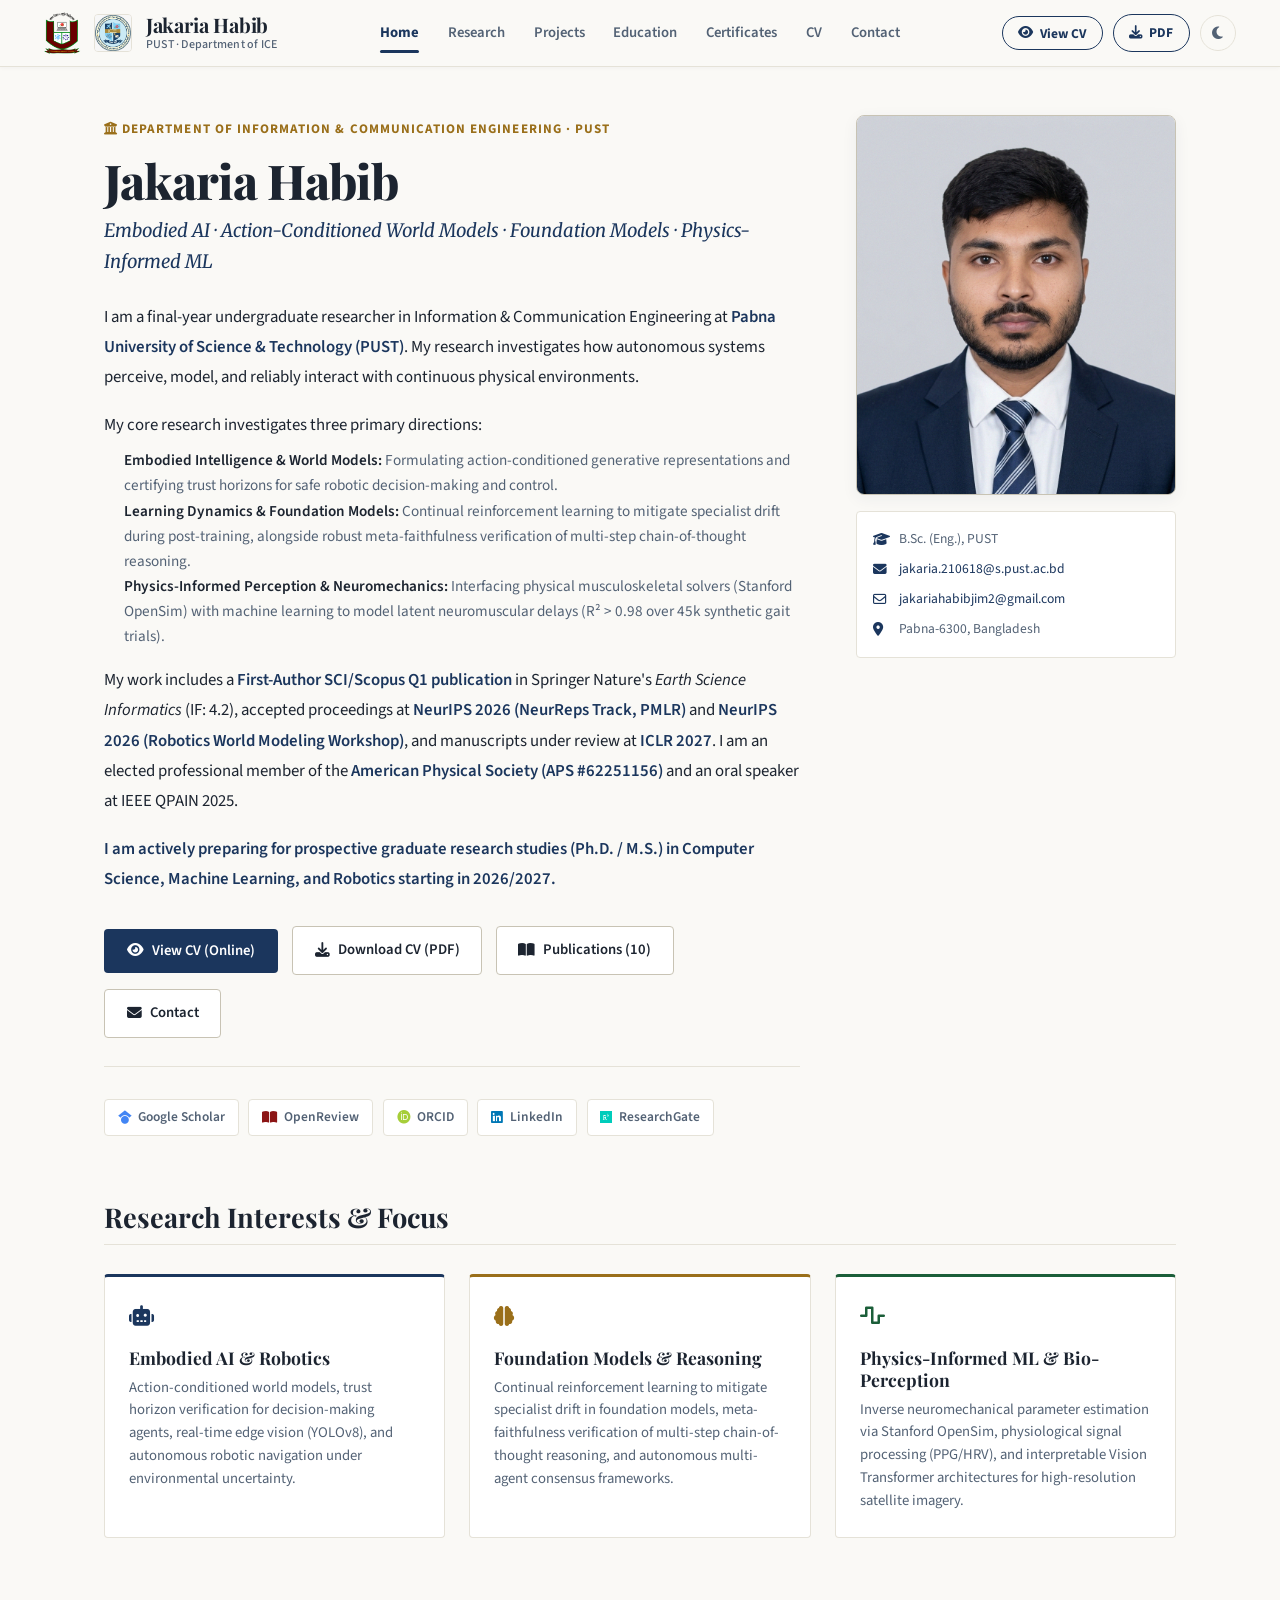
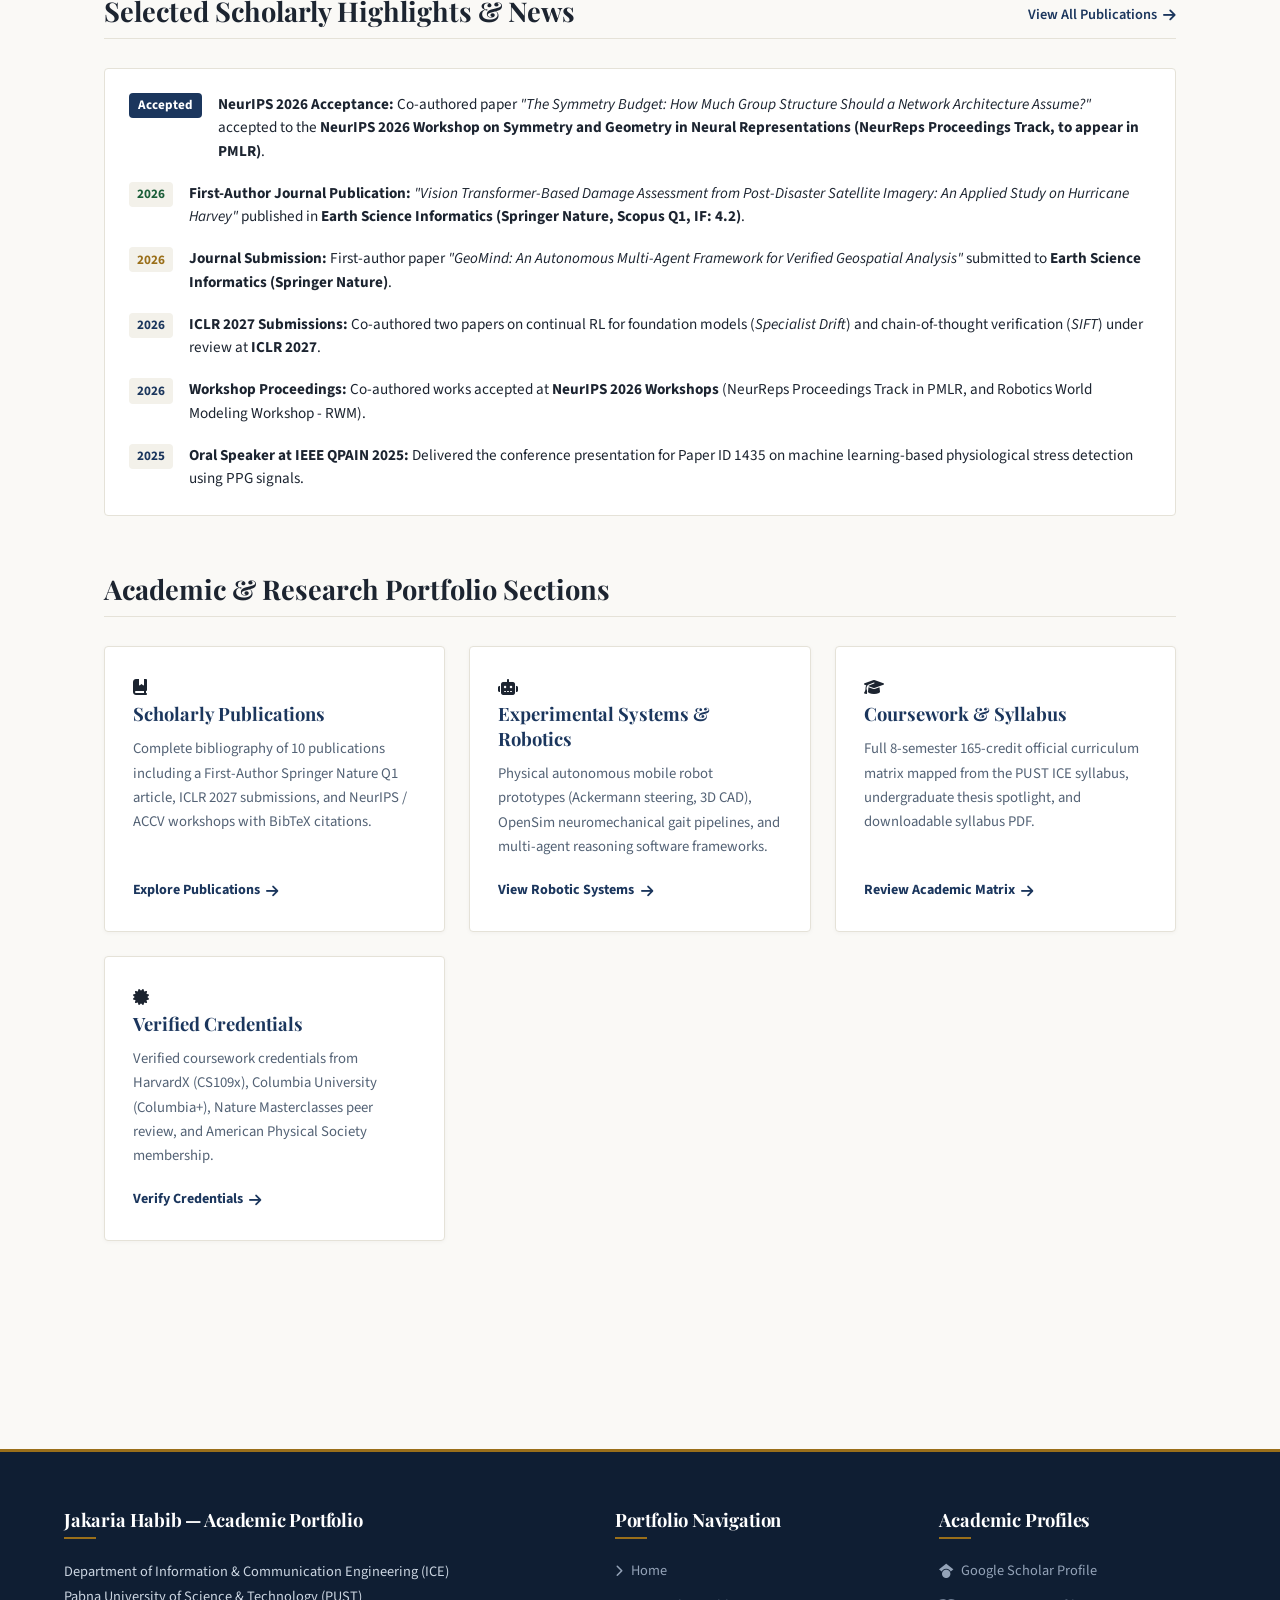
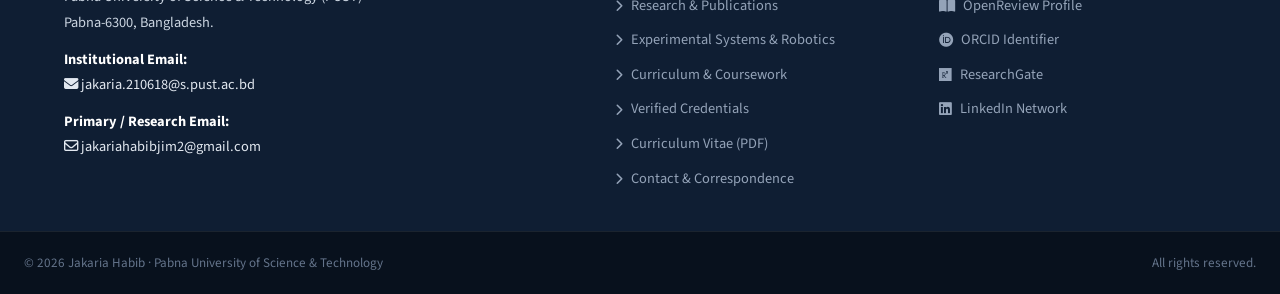
==== index.html @ f3487f8a "Academic Portfolio: updated CV, 10 publications, CGPA 3.08, functional bug fixes and GitHub Pages de" ====
<!DOCTYPE html>
<html lang="en">
<head>
    <meta charset="UTF-8">
    <meta name="viewport" content="width=device-width, initial-scale=1.0">
    <title>Jakaria Habib — Academic &amp; Research Portfolio | PUST</title>
    <meta name="description" content="Jakaria Habib — Undergraduate Researcher in Embodied AI, Action-Conditioned World Models, and Physics-Informed Neuromechanics. Department of Information & Communication Engineering, Pabna University of Science & Technology.">
    <meta name="author" content="Jakaria Habib">

    <!-- Open Graph Metadata -->
    <meta property="og:title" content="Jakaria Habib — Academic &amp; Research Portfolio">
    <meta property="og:description" content="Undergraduate Researcher in Embodied AI, World Models & Physics-Informed Neuromechanics. Pabna University of Science & Technology.">
    <meta property="og:image" content="profile.png">
    <meta property="og:type" content="website">

    <!-- Fonts & Icons -->
    <link rel="preconnect" href="https://fonts.googleapis.com">
    <link rel="preconnect" href="https://fonts.gstatic.com" crossorigin>
    <link href="https://fonts.googleapis.com/css2?family=Playfair+Display:ital,wght@0,500;0,600;0,700;1,400&family=Source+Sans+3:ital,wght@0,400;0,500;0,600;0,700;1,400&family=JetBrains+Mono:wght@400;500&display=swap" rel="stylesheet">
    <link rel="stylesheet" href="https://cdnjs.cloudflare.com/ajax/libs/font-awesome/6.5.1/css/all.min.css">
    <link rel="stylesheet" href="style.css?v=2.2">
    <style>
        /* Firefox & Safari critical fallback resets */
        img { max-width: 100%; height: auto; }
        .brand-pust-logo { height: 42px !important; max-height: 42px !important; width: auto !important; }
        .brand-dept-logo { width: 38px !important; height: 38px !important; max-width: 38px !important; max-height: 38px !important; object-fit: cover !important; border-radius: 4px; }
    </style>
</head>
<body>

    <!-- Academic Navigation Header -->
    <header class="site-header">
        <div class="nav-container">
            <a href="index.html" class="nav-brand">
                <img src="assets/pust_logo.png" alt="PUST Logo" class="brand-pust-logo" width="42" height="42" style="max-height: 42px; width: auto; display: block;" title="Pabna University of Science and Technology">
                <img src="assets/ice_logo.jpg" alt="ICE Dept Logo" class="brand-dept-logo" width="38" height="38" style="max-width: 38px; max-height: 38px; width: 38px; height: 38px; object-fit: cover; display: block;" title="Department of Information &amp; Communication Engineering">
                <div class="brand-text-group">
                    <span class="brand-name">Jakaria Habib</span>
                    <span class="brand-affiliation">PUST · Department of ICE</span>
                </div>
            </a>

            <ul class="nav-links">
                <li class="nav-item"><a href="index.html" class="active">Home</a></li>
                <li class="nav-item"><a href="research.html">Research</a></li>
                <li class="nav-item"><a href="projects.html">Projects</a></li>
                <li class="nav-item"><a href="education.html">Education</a></li>
                <li class="nav-item"><a href="certificates.html">Certificates</a></li>
                <li class="nav-item"><a href="cv.html">CV</a></li>
                <li class="nav-item"><a href="contact.html">Contact</a></li>
            </ul>

            <div class="nav-actions">
                <button class="btn-cv-pill btn-open-cv-modal" title="View CV Online (No Download Required)">
                    <i class="fa-solid fa-eye"></i> <span>View CV</span>
                </button>
                <a href="CV_Jakaria_Habib.pdf" class="btn-cv-pill" target="_blank" download title="Download CV (PDF)">
                    <i class="fa-solid fa-download"></i> <span>PDF</span>
                </a>
                <button id="theme-toggle" class="theme-toggle-btn" aria-label="Toggle Reading Theme" title="Toggle Academic Theme">
                    <i class="fa-solid fa-moon"></i>
                </button>
                <button id="mobile-menu-btn" class="mobile-nav-toggle" aria-label="Open Navigation Menu">
                    <i class="fa-solid fa-bars"></i>
                </button>
            </div>
        </div>
    </header>

    <main class="main-content">

        <!-- ═══════════════ ACADEMIC HERO ═══════════════ -->
        <section class="academic-hero">
            <div class="hero-intro-text">
                <div class="hero-kicker">
                    <i class="fa-solid fa-building-columns"></i>
                    <span>Department of Information &amp; Communication Engineering · PUST</span>
                </div>

                <h1 class="hero-title">Jakaria Habib</h1>
                <div class="hero-subtitle">
                    Embodied AI · Action-Conditioned World Models · Foundation Models · Physics-Informed ML
                </div>

                <div class="hero-bio">
                    <p>
                        I am a final-year undergraduate researcher in Information &amp; Communication Engineering at <strong>Pabna University of Science &amp; Technology (PUST)</strong>. My research investigates how autonomous systems perceive, model, and reliably interact with continuous physical environments.
                    </p>
                    <p>
                        My core research investigates three primary directions:
                    </p>
                    <ul style="margin: 0.5rem 0 1rem 1.25rem; padding: 0; line-height: 1.65; color: var(--text-muted); font-size: 0.95rem;">
                        <li><strong style="color: var(--text-main);">Embodied Intelligence &amp; World Models:</strong> Formulating action-conditioned generative representations and certifying trust horizons for safe robotic decision-making and control.</li>
                        <li><strong style="color: var(--text-main);">Learning Dynamics &amp; Foundation Models:</strong> Continual reinforcement learning to mitigate specialist drift during post-training, alongside robust meta-faithfulness verification of multi-step chain-of-thought reasoning.</li>
                        <li><strong style="color: var(--text-main);">Physics-Informed Perception &amp; Neuromechanics:</strong> Interfacing physical musculoskeletal solvers (Stanford OpenSim) with machine learning to model latent neuromuscular delays (R² &gt; 0.98 over 45k synthetic gait trials).</li>
                    </ul>
                    <p>
                        My work includes a <strong>First-Author SCI/Scopus Q1 publication</strong> in Springer Nature's <em>Earth Science Informatics</em> (IF: 4.2), accepted proceedings at <strong>NeurIPS 2026 (NeurReps Track, PMLR)</strong> and <strong>NeurIPS 2026 (Robotics World Modeling Workshop)</strong>, and manuscripts under review at <strong>ICLR 2027</strong>. I am an elected professional member of the <strong>American Physical Society (APS #62251156)</strong> and an oral speaker at IEEE QPAIN 2025.
                    </p>
                    <p style="font-weight: 600; color: var(--univ-navy);">
                        I am actively preparing for prospective graduate research studies (Ph.D. / M.S.) in Computer Science, Machine Learning, and Robotics starting in 2026/2027.
                    </p>
                </div>

                <!-- Primary Academic Actions -->
                <div class="hero-actions">
                    <button class="btn-primary-academic btn-open-cv-modal" title="View Full Curriculum Vitae Online without Downloading">
                        <i class="fa-solid fa-eye"></i> View CV (Online)
                    </button>
                    <a href="CV_Jakaria_Habib.pdf" class="btn-secondary-academic" target="_blank" download title="Download CV as PDF Document">
                        <i class="fa-solid fa-download"></i> Download CV (PDF)
                    </a>
                    <a href="research.html" class="btn-secondary-academic">
                        <i class="fa-solid fa-book-open"></i> Publications (10)
                    </a>
                    <a href="contact.html" class="btn-secondary-academic">
                        <i class="fa-solid fa-envelope"></i> Contact
                    </a>
                </div>

                <!-- Scholarly Profile Verification Pills -->
                <div class="academic-profiles">
                    <a href="https://scholar.google.com/citations?user=2GSC8CkAAAAJ" target="_blank" rel="noopener" class="profile-link">
                        <i class="fa-brands fa-google-scholar" style="color: #4285f4;"></i> Google Scholar
                    </a>
                    <a href="https://openreview.net/profile?id=~JAKARIA_HABIB1" target="_blank" rel="noopener" class="profile-link">
                        <i class="fa-solid fa-book-open" style="color: #8c1515;"></i> OpenReview
                    </a>
                    <a href="https://orcid.org/0009-0009-6954-0367" target="_blank" rel="noopener" class="profile-link">
                        <i class="fa-brands fa-orcid" style="color: #a6ce39;"></i> ORCID
                    </a>
                    <a href="https://www.linkedin.com/in/jakaria-habib1/" target="_blank" rel="noopener" class="profile-link">
                        <i class="fa-brands fa-linkedin" style="color: #0077b5;"></i> LinkedIn
                    </a>
                    <a href="https://www.researchgate.net/profile/Jakaria-Habib-2" target="_blank" rel="noopener" class="profile-link">
                        <i class="fa-brands fa-researchgate" style="color: #00ccbb;"></i> ResearchGate
                    </a>
                </div>
            </div>

            <!-- Academic Portrait & Direct Contact Column -->
            <div class="hero-portrait-card">
                <img src="profile.png" alt="Jakaria Habib — Academic Portrait" class="hero-portrait-img">
                <div class="hero-contact-strip">
                    <div class="hero-contact-item">
                        <i class="fa-solid fa-graduation-cap"></i>
                        <span>B.Sc. (Eng.), PUST</span>
                    </div>
                    <div class="hero-contact-item">
                        <i class="fa-solid fa-envelope"></i>
                        <a href="mailto:jakaria.210618@s.pust.ac.bd">jakaria.210618@s.pust.ac.bd</a>
                    </div>
                    <div class="hero-contact-item">
                        <i class="fa-regular fa-envelope"></i>
                        <a href="mailto:jakariahabibjim2@gmail.com">jakariahabibjim2@gmail.com</a>
                    </div>
                    <div class="hero-contact-item">
                        <i class="fa-solid fa-location-dot"></i>
                        <span>Pabna-6300, Bangladesh</span>
                    </div>
                </div>
            </div>
        </section>

        <!-- ═══════════════ RESEARCH INTERESTS ═══════════════ -->
        <section style="margin-bottom: 3.5rem;">
            <div class="section-header-row">
                <h2 class="section-title">Research Interests &amp; Focus</h2>
            </div>
            <div style="display: grid; grid-template-columns: repeat(auto-fit, minmax(280px, 1fr)); gap: 1.5rem;">
                <div style="background: var(--bg-card); border: 1px solid var(--border-light); border-radius: var(--radius-sm); padding: 1.5rem; border-top: 3px solid var(--univ-navy);">
                    <div style="font-size: 1.25rem; color: var(--univ-navy); margin-bottom: 0.75rem;"><i class="fa-solid fa-robot"></i></div>
                    <h3 style="font-size: 1.1rem; color: var(--text-main); margin-bottom: 0.5rem; font-family: var(--font-serif);">Embodied AI &amp; Robotics</h3>
                    <p style="font-size: 0.92rem; color: var(--text-muted); line-height: 1.55; margin: 0;">
                        Action-conditioned world models, trust horizon verification for decision-making agents, real-time edge vision (YOLOv8), and autonomous robotic navigation under environmental uncertainty.
                    </p>
                </div>
                <div style="background: var(--bg-card); border: 1px solid var(--border-light); border-radius: var(--radius-sm); padding: 1.5rem; border-top: 3px solid var(--univ-gold);">
                    <div style="font-size: 1.25rem; color: var(--univ-gold); margin-bottom: 0.75rem;"><i class="fa-solid fa-brain"></i></div>
                    <h3 style="font-size: 1.1rem; color: var(--text-main); margin-bottom: 0.5rem; font-family: var(--font-serif);">Foundation Models &amp; Reasoning</h3>
                    <p style="font-size: 0.92rem; color: var(--text-muted); line-height: 1.55; margin: 0;">
                        Continual reinforcement learning to mitigate specialist drift in foundation models, meta-faithfulness verification of multi-step chain-of-thought reasoning, and autonomous multi-agent consensus frameworks.
                    </p>
                </div>
                <div style="background: var(--bg-card); border: 1px solid var(--border-light); border-radius: var(--radius-sm); padding: 1.5rem; border-top: 3px solid var(--univ-green);">
                    <div style="font-size: 1.25rem; color: var(--univ-green); margin-bottom: 0.75rem;"><i class="fa-solid fa-wave-square"></i></div>
                    <h3 style="font-size: 1.1rem; color: var(--text-main); margin-bottom: 0.5rem; font-family: var(--font-serif);">Physics-Informed ML &amp; Bio-Perception</h3>
                    <p style="font-size: 0.92rem; color: var(--text-muted); line-height: 1.55; margin: 0;">
                        Inverse neuromechanical parameter estimation via Stanford OpenSim, physiological signal processing (PPG/HRV), and interpretable Vision Transformer architectures for high-resolution satellite imagery.
                    </p>
                </div>
            </div>
        </section>

        <!-- ═══════════════ SELECTED NEWS & HIGHLIGHTS ═══════════════ -->
        <section style="margin-bottom: 3.5rem;">
            <div class="section-header-row">
                <h2 class="section-title">Selected Scholarly Highlights &amp; News</h2>
                <a href="research.html" class="section-link">View All Publications <i class="fa-solid fa-arrow-right"></i></a>
            </div>

            <div style="background: var(--bg-card); border: 1px solid var(--border-light); border-radius: var(--radius-sm); padding: 1.5rem;">
                <ul style="list-style: none; padding: 0; margin: 0; display: flex; flex-direction: column; gap: 1.15rem;">
                    <li style="display: flex; align-items: flex-start; gap: 1rem; font-size: 0.95rem; line-height: 1.55;">
                        <span style="font-weight: 700; color: #ffffff; background: var(--univ-navy); padding: 0.15rem 0.55rem; border-radius: var(--radius-sm); font-size: 0.82rem; white-space: nowrap;">Accepted</span>
                        <div>
                            <strong>NeurIPS 2026 Acceptance:</strong> Co-authored paper <em>"The Symmetry Budget: How Much Group Structure Should a Network Architecture Assume?"</em> accepted to the <strong>NeurIPS 2026 Workshop on Symmetry and Geometry in Neural Representations (NeurReps Proceedings Track, to appear in PMLR)</strong>.
                        </div>
                    </li>
                    <li style="display: flex; align-items: flex-start; gap: 1rem; font-size: 0.95rem; line-height: 1.55;">
                        <span style="font-weight: 700; color: var(--univ-green); background: var(--bg-subtle); padding: 0.15rem 0.5rem; border-radius: var(--radius-sm); font-size: 0.82rem; white-space: nowrap;">2026</span>
                        <div>
                            <strong>First-Author Journal Publication:</strong> <em>"Vision Transformer-Based Damage Assessment from Post-Disaster Satellite Imagery: An Applied Study on Hurricane Harvey"</em> published in <strong>Earth Science Informatics (Springer Nature, Scopus Q1, IF: 4.2)</strong>.
                        </div>
                    </li>
                    <li style="display: flex; align-items: flex-start; gap: 1rem; font-size: 0.95rem; line-height: 1.55;">
                        <span style="font-weight: 700; color: var(--univ-gold); background: var(--bg-subtle); padding: 0.15rem 0.5rem; border-radius: var(--radius-sm); font-size: 0.82rem; white-space: nowrap;">2026</span>
                        <div>
                            <strong>Journal Submission:</strong> First-author paper <em>"GeoMind: An Autonomous Multi-Agent Framework for Verified Geospatial Analysis"</em> submitted to <strong>Earth Science Informatics (Springer Nature)</strong>.
                        </div>
                    </li>
                    <li style="display: flex; align-items: flex-start; gap: 1rem; font-size: 0.95rem; line-height: 1.55;">
                        <span style="font-weight: 700; color: var(--univ-navy); background: var(--bg-subtle); padding: 0.15rem 0.5rem; border-radius: var(--radius-sm); font-size: 0.82rem; white-space: nowrap;">2026</span>
                        <div>
                            <strong>ICLR 2027 Submissions:</strong> Co-authored two papers on continual RL for foundation models (<em>Specialist Drift</em>) and chain-of-thought verification (<em>SIFT</em>) under review at <strong>ICLR 2027</strong>.
                        </div>
                    </li>
                    <li style="display: flex; align-items: flex-start; gap: 1rem; font-size: 0.95rem; line-height: 1.55;">
                        <span style="font-weight: 700; color: var(--univ-navy); background: var(--bg-subtle); padding: 0.15rem 0.5rem; border-radius: var(--radius-sm); font-size: 0.82rem; white-space: nowrap;">2026</span>
                        <div>
                            <strong>Workshop Proceedings:</strong> Co-authored works accepted at <strong>NeurIPS 2026 Workshops</strong> (NeurReps Proceedings Track in PMLR, and Robotics World Modeling Workshop - RWM).
                        </div>
                    </li>
                    <li style="display: flex; align-items: flex-start; gap: 1rem; font-size: 0.95rem; line-height: 1.55;">
                        <span style="font-weight: 700; color: var(--univ-navy); background: var(--bg-subtle); padding: 0.15rem 0.5rem; border-radius: var(--radius-sm); font-size: 0.82rem; white-space: nowrap;">2025</span>
                        <div>
                            <strong>Oral Speaker at IEEE QPAIN 2025:</strong> Delivered the conference presentation for Paper ID 1435 on machine learning-based physiological stress detection using PPG signals.
                        </div>
                    </li>
                </ul>
            </div>
        </section>

        <!-- ═══════════════ RESEARCH GATEWAYS ═══════════════ -->
        <section>
            <div class="section-header-row">
                <h2 class="section-title">Academic &amp; Research Portfolio Sections</h2>
            </div>

            <div class="pillars-grid">
                <!-- Gateway 1: Research -->
                <div class="pillar-card">
                    <div class="pillar-icon"><i class="fa-solid fa-book-bookmark"></i></div>
                    <h3 class="pillar-title">Scholarly Publications</h3>
                    <p class="pillar-desc">
                        Complete bibliography of 10 publications including a First-Author Springer Nature Q1 article, ICLR 2027 submissions, and NeurIPS / ACCV workshops with BibTeX citations.
                    </p>
                    <a href="research.html" class="pillar-link">
                        Explore Publications <i class="fa-solid fa-arrow-right"></i>
                    </a>
                </div>

                <!-- Gateway 2: Projects -->
                <div class="pillar-card">
                    <div class="pillar-icon"><i class="fa-solid fa-robot"></i></div>
                    <h3 class="pillar-title">Experimental Systems &amp; Robotics</h3>
                    <p class="pillar-desc">
                        Physical autonomous mobile robot prototypes (Ackermann steering, 3D CAD), OpenSim neuromechanical gait pipelines, and multi-agent reasoning software frameworks.
                    </p>
                    <a href="projects.html" class="pillar-link">
                        View Robotic Systems <i class="fa-solid fa-arrow-right"></i>
                    </a>
                </div>

                <!-- Gateway 3: Education & Syllabus -->
                <div class="pillar-card">
                    <div class="pillar-icon"><i class="fa-solid fa-graduation-cap"></i></div>
                    <h3 class="pillar-title">Coursework &amp; Syllabus</h3>
                    <p class="pillar-desc">
                        Full 8-semester 165-credit official curriculum matrix mapped from the PUST ICE syllabus, undergraduate thesis spotlight, and downloadable syllabus PDF.
                    </p>
                    <a href="education.html" class="pillar-link">
                        Review Academic Matrix <i class="fa-solid fa-arrow-right"></i>
                    </a>
                </div>

                <!-- Gateway 4: Certificates -->
                <div class="pillar-card">
                    <div class="pillar-icon"><i class="fa-solid fa-certificate"></i></div>
                    <h3 class="pillar-title">Verified Credentials</h3>
                    <p class="pillar-desc">
                        Verified coursework credentials from HarvardX (CS109x), Columbia University (Columbia+), Nature Masterclasses peer review, and American Physical Society membership.
                    </p>
                    <a href="certificates.html" class="pillar-link">
                        Verify Credentials <i class="fa-solid fa-arrow-right"></i>
                    </a>
                </div>
            </div>
        </section>

    </main>

    <!-- University Institutional Footer -->
    <footer class="univ-footer">
        <div class="univ-footer-container">
            <div class="footer-col">
                <h4>Jakaria Habib — Academic Portfolio</h4>
                <p>
                    Department of Information &amp; Communication Engineering (ICE)<br>
                    Pabna University of Science &amp; Technology (PUST)<br>
                    Pabna-6300, Bangladesh.
                </p>
                <p>
                    <strong style="color: #ffffff;">Institutional Email:</strong><br>
                    <a href="mailto:jakaria.210618@s.pust.ac.bd" class="footer-contact-link"><i class="fa-solid fa-envelope"></i> jakaria.210618@s.pust.ac.bd</a>
                </p>
                <p>
                    <strong style="color: #ffffff;">Primary / Research Email:</strong><br>
                    <a href="mailto:jakariahabibjim2@gmail.com" class="footer-contact-link"><i class="fa-regular fa-envelope"></i> jakariahabibjim2@gmail.com</a>
                </p>
            </div>
            <div class="footer-col">
                <h4>Portfolio Navigation</h4>
                <div class="footer-nav-list">
                    <a href="index.html"><i class="fa-solid fa-chevron-right" style="font-size: 0.75rem;"></i> Home</a>
                    <a href="research.html"><i class="fa-solid fa-chevron-right" style="font-size: 0.75rem;"></i> Research &amp; Publications</a>
                    <a href="projects.html"><i class="fa-solid fa-chevron-right" style="font-size: 0.75rem;"></i> Experimental Systems &amp; Robotics</a>
                    <a href="education.html"><i class="fa-solid fa-chevron-right" style="font-size: 0.75rem;"></i> Curriculum &amp; Coursework</a>
                    <a href="certificates.html"><i class="fa-solid fa-chevron-right" style="font-size: 0.75rem;"></i> Verified Credentials</a>
                    <a href="cv.html"><i class="fa-solid fa-chevron-right" style="font-size: 0.75rem;"></i> Curriculum Vitae (PDF)</a>
                    <a href="contact.html"><i class="fa-solid fa-chevron-right" style="font-size: 0.75rem;"></i> Contact &amp; Correspondence</a>
                </div>
            </div>
            <div class="footer-col">
                <h4>Academic Profiles</h4>
                <div class="footer-nav-list">
                    <a href="https://scholar.google.com/citations?user=2GSC8CkAAAAJ" target="_blank" rel="noopener"><i class="fa-brands fa-google-scholar"></i> Google Scholar Profile</a>
                    <a href="https://openreview.net/profile?id=~JAKARIA_HABIB1" target="_blank" rel="noopener"><i class="fa-solid fa-book-open"></i> OpenReview Profile</a>
                    <a href="https://orcid.org/0009-0009-6954-0367" target="_blank" rel="noopener"><i class="fa-brands fa-orcid"></i> ORCID Identifier</a>
                    <a href="https://www.researchgate.net/profile/Jakaria-Habib-2" target="_blank" rel="noopener"><i class="fa-brands fa-researchgate"></i> ResearchGate</a>
                    <a href="https://www.linkedin.com/in/jakaria-habib1/" target="_blank" rel="noopener"><i class="fa-brands fa-linkedin"></i> LinkedIn Network</a>
                </div>
            </div>
        </div>
        <div class="univ-bottom-bar">
            <span>&copy; 2026 Jakaria Habib · Pabna University of Science &amp; Technology</span>
            <span>All rights reserved.</span>
        </div>
    </footer>

    <!-- Interactive Client Script -->
    <script src="script.js?v=2.2"></script>

    <!-- Interactive Full-Screen CV Modal Viewer (No Download Required) -->
    <div id="cv-modal-overlay" class="cv-modal-overlay" role="dialog" aria-modal="true" aria-label="Curriculum Vitae Viewer">
        <div class="cv-modal-window">
            <div class="cv-modal-topbar">
                <div class="cv-modal-title">
                    <i class="fa-solid fa-file-lines" style="color: var(--univ-gold);"></i>
                    <span>Jakaria Habib — Curriculum Vitae</span>
                </div>
                <div class="cv-modal-actions">
                    <a href="CV_Jakaria_Habib.pdf" target="_blank" class="cv-modal-btn" title="Open in New Tab">
                        <i class="fa-solid fa-arrow-up-right-from-square"></i> Open in New Tab
                    </a>
                    <a href="CV_Jakaria_Habib.pdf" download class="cv-modal-btn" title="Download PDF File">
                        <i class="fa-solid fa-download"></i> Download PDF
                    </a>
                    <button id="cv-modal-close-btn" class="cv-modal-close" aria-label="Close CV Viewer" title="Close (Esc)">
                        <i class="fa-solid fa-xmark"></i>
                    </button>
                </div>
            </div>
            <div class="cv-modal-body">
                <iframe src="CV_Jakaria_Habib.pdf#toolbar=1" title="Jakaria Habib CV Document"></iframe>
            </div>
        </div>
    </div>

</body>
</html>
---- style.css ----
/* ==========================================================================
   Jakaria Habib — Distinguished Academic & Research Portfolio
   Style: Authentic European & US Faculty & PhD Scholar Portfolio
   Inspired by: https://acadpro.netlify.app/ & Ivy League Academic Homepages
   Institutional Affiliation: Department of Information & Communication Engineering,
                              Pabna University of Science & Technology (PUST), Bangladesh
   ========================================================================== */

@import url('https://fonts.googleapis.com/css2?family=Playfair+Display:ital,wght@0,500;0,600;0,700;1,400;1,600&family=Source+Sans+3:ital,wght@0,300;0,400;0,500;0,600;0,700;1,400&family=Merriweather:ital,wght@0,300;0,400;0,700;1,300&family=JetBrains+Mono:wght@400;500;600&display=swap');

/* --------------------------------------------------------------------------
   1. Theme Variables (Default: Pure Academic Editorial)
   -------------------------------------------------------------------------- */
:root {
  --font-serif: 'Playfair Display', Georgia, 'Times New Roman', serif;
  --font-body: 'Source Sans 3', -apple-system, BlinkMacSystemFont, "Segoe UI", Roboto, sans-serif;
  --font-academic: 'Merriweather', Georgia, serif;
  --font-mono: 'JetBrains Mono', monospace;

  /* Classic Academic Palette */
  --bg-page: #faf9f6;
  --bg-card: #ffffff;
  --bg-subtle: #f3f1ea;
  --bg-header: rgba(250, 249, 246, 0.95);

  --text-main: #1c2430;
  --text-muted: #536275;
  --text-light: #7c8ba1;
  --text-inverse: #ffffff;

  --border-light: #e5e2d8;
  --border-strong: #c8c3b4;

  /* Distinguished Oxford Accents */
  --univ-navy: #1b365d;
  --univ-navy-hover: #122540;
  --univ-accent: #23527c;
  --univ-gold: #9a6f1a;
  --univ-gold-hover: #7d5913;
  --univ-crimson: #841825;
  --univ-green: #1b5e39;

  --shadow-subtle: 0 1px 4px rgba(0, 0, 0, 0.04);
  --shadow-card: 0 4px 16px rgba(27, 54, 93, 0.06);
  --shadow-hover: 0 8px 24px rgba(27, 54, 93, 0.1);

  --radius-sm: 4px;
  --radius-md: 8px;
  --radius-pill: 9999px;

  --transition: all 0.2s ease-in-out;
}

/* Optional Night Reading Mode (Quiet Scholar Slate, NOT Neon) */
[data-theme="dark"] {
  --bg-page: #101620;
  --bg-card: #17202e;
  --bg-subtle: #1e2a3c;
  --bg-header: rgba(16, 22, 32, 0.95);

  --text-main: #e6ebf2;
  --text-muted: #95a3b8;
  --text-light: #6a798e;
  --text-inverse: #ffffff;

  --border-light: #253346;
  --border-strong: #33445c;

  --univ-navy: #5b92cb;
  --univ-navy-hover: #7aa7d7;
  --univ-accent: #6fa0d4;
  --univ-gold: #d4a548;
  --univ-gold-hover: #e2ba66;
  --univ-crimson: #c44d62;
  --univ-green: #3ea06f;

  --shadow-subtle: 0 1px 4px rgba(0, 0, 0, 0.25);
  --shadow-card: 0 4px 16px rgba(0, 0, 0, 0.35);
  --shadow-hover: 0 8px 24px rgba(0, 0, 0, 0.45);
}

/* --------------------------------------------------------------------------
   2. Reset & Typography
   -------------------------------------------------------------------------- */
*, *::before, *::after {
  box-sizing: border-box;
  margin: 0;
  padding: 0;
}

html {
  font-size: 16px;
  scroll-behavior: smooth;
}

body {
  font-family: var(--font-body);
  background-color: var(--bg-page);
  color: var(--text-main);
  line-height: 1.68;
  -webkit-font-smoothing: antialiased;
  min-height: 100vh;
}

h1, h2, h3, h4, h5, h6 {
  font-family: var(--font-serif);
  font-weight: 700;
  color: var(--text-main);
  line-height: 1.25;
}

a {
  color: var(--univ-navy);
  text-decoration: none;
  transition: var(--transition);
}

a:hover {
  color: var(--univ-gold);
}

img {
  max-width: 100%;
  height: auto;
  display: block;
}

ul, ol {
  list-style: none;
}

button {
  cursor: pointer;
  border: none;
  background: none;
  font-family: inherit;
  color: inherit;
}

/* --------------------------------------------------------------------------
   3. Clean & Prestigious Navigation Header (Ivy League / Oxford Faculty Style)
   -------------------------------------------------------------------------- */
.site-header {
  position: sticky;
  top: 0;
  z-index: 1000;
  background-color: var(--bg-header);
  backdrop-filter: blur(16px);
  -webkit-backdrop-filter: blur(16px);
  border-bottom: 1px solid var(--border-light);
  box-shadow: 0 1px 4px rgba(0, 20, 50, 0.04);
  transition: var(--transition);
}

.nav-container {
  max-width: 1240px;
  margin: 0 auto;
  padding: 0.75rem 1.5rem;
  display: flex;
  align-items: center;
  justify-content: space-between;
  gap: 1.5rem;
}

/* Brand Identity with Official PUST Emblem */
.nav-brand {
  display: flex;
  align-items: center;
  gap: 0.85rem;
  text-decoration: none;
  white-space: nowrap;
  flex-shrink: 0;
}

.brand-pust-logo {
  height: 42px;
  width: auto;
  display: block;
  object-fit: contain;
}

.brand-text-group {
  display: flex;
  flex-direction: column;
  justify-content: center;
}

.brand-name {
  font-family: var(--font-serif);
  font-size: 1.25rem;
  font-weight: 700;
  color: var(--text-main);
  letter-spacing: -0.01em;
  line-height: 1.2;
  white-space: nowrap !important;
}

.brand-affiliation {
  font-size: 0.75rem;
  font-weight: 500;
  color: var(--text-muted);
  letter-spacing: 0.02em;
  line-height: 1.2;
  margin-top: 1px;
}

/* Nav Links - Clean Pure Academic Text */
.nav-links {
  display: flex;
  align-items: center;
  gap: 0.2rem;
  list-style: none;
  margin: 0;
  padding: 0;
}

.nav-item a {
  display: inline-block;
  padding: 0.45rem 0.8rem;
  font-size: 0.92rem;
  font-weight: 600;
  color: var(--text-muted);
  border-radius: var(--radius-sm);
  transition: var(--transition);
  white-space: nowrap;
  text-decoration: none;
  position: relative;
}

.nav-item a:hover {
  color: var(--univ-navy);
  background-color: var(--bg-subtle);
}

.nav-item a.active {
  color: var(--univ-navy);
  font-weight: 700;
}

.nav-item a.active::after {
  content: '';
  position: absolute;
  bottom: 0px;
  left: 0.8rem;
  right: 0.8rem;
  height: 2.5px;
  background-color: var(--univ-navy);
  border-radius: 2px;
}

/* Header Actions */
.nav-actions {
  display: flex;
  align-items: center;
  gap: 0.65rem;
  flex-shrink: 0;
}

.btn-cv-pill {
  display: inline-flex;
  align-items: center;
  gap: 0.45rem;
  padding: 0.42rem 0.95rem;
  border: 1.5px solid var(--univ-navy);
  color: var(--univ-navy) !important;
  font-size: 0.84rem;
  font-weight: 700;
  border-radius: var(--radius-pill);
  transition: var(--transition);
  white-space: nowrap;
  text-decoration: none;
}

.btn-cv-pill:hover {
  background-color: var(--univ-navy);
  color: #ffffff !important;
}

.theme-toggle-btn {
  width: 36px;
  height: 36px;
  border-radius: var(--radius-pill);
  border: 1px solid var(--border-light);
  color: var(--text-muted);
  display: grid;
  place-items: center;
  font-size: 0.9rem;
  transition: var(--transition);
  background: transparent;
  cursor: pointer;
}

.theme-toggle-btn:hover {
  color: var(--univ-navy);
  border-color: var(--univ-navy);
  background-color: var(--bg-subtle);
}

.mobile-nav-toggle {
  display: none;
  font-size: 1.25rem;
  color: var(--text-main);
  background: transparent;
  border: none;
  padding: 0.25rem;
  cursor: pointer;
}

/* --------------------------------------------------------------------------
   4. Academic Main Container
   -------------------------------------------------------------------------- */
.main-content {
  max-width: 1120px;
  margin: 0 auto;
  padding: 3rem 1.5rem 5rem;
}

/* Page Header Block */
.page-title-block {
  margin-bottom: 2.75rem;
  padding-bottom: 1.5rem;
  border-bottom: 1px solid var(--border-light);
}

.page-kicker {
  font-size: 0.82rem;
  font-weight: 700;
  text-transform: uppercase;
  letter-spacing: 0.06em;
  color: var(--univ-gold);
  margin-bottom: 0.4rem;
}

.page-title {
  font-size: 2.3rem;
  color: var(--text-main);
  margin-bottom: 0.6rem;
}

.page-subtitle {
  font-size: 1.05rem;
  color: var(--text-muted);
  max-width: 78ch;
  line-height: 1.7;
}

/* --------------------------------------------------------------------------
   5. Home Hero Section (Introduction ONLY)
   -------------------------------------------------------------------------- */
.academic-hero {
  display: grid;
  grid-template-columns: 1fr 320px;
  gap: 3.5rem;
  align-items: start;
  margin-bottom: 4rem;
}

.hero-portrait-card {
  position: relative;
}

.hero-portrait-img {
  width: 100%;
  height: 380px;
  object-fit: cover;
  object-position: top center;
  border-radius: var(--radius-md);
  border: 1px solid var(--border-strong);
  box-shadow: var(--shadow-card);
}

.hero-contact-strip {
  margin-top: 1rem;
  padding: 1rem;
  background: var(--bg-card);
  border: 1px solid var(--border-light);
  border-radius: var(--radius-sm);
  font-size: 0.85rem;
}

.hero-contact-item {
  display: flex;
  align-items: center;
  gap: 0.6rem;
  color: var(--text-muted);
  margin-bottom: 0.45rem;
  word-break: break-all;
}

.hero-contact-item:last-child {
  margin-bottom: 0;
}

.hero-contact-item i {
  color: var(--univ-navy);
  width: 16px;
  flex-shrink: 0;
}

.hero-kicker {
  display: inline-block;
  font-size: 0.82rem;
  font-weight: 700;
  text-transform: uppercase;
  letter-spacing: 0.08em;
  color: var(--univ-gold);
  margin-bottom: 0.65rem;
}

.hero-title {
  font-size: clamp(2.2rem, 3.8vw, 3rem);
  font-weight: 800;
  color: var(--text-main);
  margin-bottom: 0.35rem;
  letter-spacing: -0.02em;
}

.hero-subtitle {
  font-family: var(--font-academic);
  font-size: 1.15rem;
  font-style: italic;
  color: var(--univ-navy);
  margin-bottom: 1.5rem;
}

.hero-bio {
  font-size: 1.05rem;
  line-height: 1.8;
  color: var(--text-main);
  margin-bottom: 2rem;
}

.hero-bio p + p {
  margin-top: 1.1rem;
}

.hero-bio strong {
  color: var(--univ-navy);
  font-weight: 600;
}

/* Scholarly Action Buttons */
.hero-actions {
  display: flex;
  align-items: center;
  gap: 0.85rem;
  flex-wrap: wrap;
  margin-bottom: 2rem;
  padding-bottom: 1.75rem;
  border-bottom: 1px solid var(--border-light);
}

.btn-primary-academic {
  display: inline-flex;
  align-items: center;
  gap: 0.5rem;
  padding: 0.72rem 1.45rem;
  background-color: var(--univ-navy);
  color: #ffffff !important;
  font-weight: 600;
  font-size: 0.92rem;
  border-radius: var(--radius-sm);
  transition: var(--transition);
}

.btn-primary-academic:hover {
  background-color: var(--univ-navy-hover);
  transform: translateY(-1px);
}

.btn-secondary-academic {
  display: inline-flex;
  align-items: center;
  gap: 0.5rem;
  padding: 0.7rem 1.35rem;
  background-color: var(--bg-card);
  border: 1px solid var(--border-strong);
  color: var(--text-main) !important;
  font-weight: 600;
  font-size: 0.92rem;
  border-radius: var(--radius-sm);
  transition: var(--transition);
}

.btn-secondary-academic:hover {
  border-color: var(--univ-navy);
  color: var(--univ-navy) !important;
}

/* Profiles Row */
.academic-profiles {
  display: flex;
  align-items: center;
  gap: 0.6rem;
  flex-wrap: wrap;
}

.profile-link {
  display: inline-flex;
  align-items: center;
  gap: 0.45rem;
  padding: 0.38rem 0.8rem;
  background: var(--bg-card);
  border: 1px solid var(--border-light);
  border-radius: var(--radius-sm);
  font-size: 0.84rem;
  font-weight: 600;
  color: var(--text-muted);
  transition: var(--transition);
}

.profile-link:hover {
  border-color: var(--univ-navy);
  color: var(--univ-navy);
}

@media (max-width: 900px) {
  .academic-hero {
    grid-template-columns: 1fr;
    gap: 2.5rem;
  }
  .hero-portrait-card {
    max-width: 320px;
    margin: 0 auto;
  }
}

/* --------------------------------------------------------------------------
   6. Prospective Advisor & Scholarship Notice (Clean Academic Box)
   -------------------------------------------------------------------------- */
.advisor-notice-card {
  background: var(--bg-card);
  border: 1px solid var(--border-light);
  border-left: 4px solid var(--univ-navy);
  border-radius: var(--radius-sm);
  padding: 2rem 2.2rem;
  margin-bottom: 3.5rem;
  box-shadow: var(--shadow-subtle);
}

.advisor-notice-card h3 {
  font-size: 1.35rem;
  color: var(--univ-navy);
  margin-bottom: 0.6rem;
  display: flex;
  align-items: center;
  gap: 0.55rem;
}

.advisor-notice-card p {
  color: var(--text-muted);
  font-size: 0.98rem;
  line-height: 1.7;
  margin-bottom: 1.25rem;
  max-width: 82ch;
}

.scholarship-tags {
  display: flex;
  gap: 0.5rem;
  flex-wrap: wrap;
  margin-bottom: 1.5rem;
}

.scholarship-pill {
  padding: 0.28rem 0.7rem;
  background: var(--bg-subtle);
  border: 1px solid var(--border-light);
  border-radius: var(--radius-sm);
  font-size: 0.8rem;
  font-weight: 600;
  color: var(--text-main);
}

/* --------------------------------------------------------------------------
   7. Research Pillar Exploration Cards
   -------------------------------------------------------------------------- */
.section-header-row {
  display: flex;
  justify-content: space-between;
  align-items: flex-end;
  margin-bottom: 1.8rem;
  padding-bottom: 0.65rem;
  border-bottom: 1px solid var(--border-light);
}

.section-title {
  font-size: 1.7rem;
  color: var(--text-main);
}

.section-link {
  font-size: 0.9rem;
  font-weight: 600;
  color: var(--univ-navy);
  display: inline-flex;
  align-items: center;
  gap: 0.35rem;
}

.pillars-grid {
  display: grid;
  grid-template-columns: repeat(3, 1fr);
  gap: 1.5rem;
  margin-bottom: 3rem;
}

.pillar-card {
  background: var(--bg-card);
  border: 1px solid var(--border-light);
  border-radius: var(--radius-sm);
  padding: 1.75rem;
  display: flex;
  flex-direction: column;
  box-shadow: var(--shadow-subtle);
  transition: var(--transition);
}

.pillar-card:hover {
  transform: translateY(-2px);
  box-shadow: var(--shadow-hover);
  border-color: var(--univ-navy);
}

.pillar-title {
  font-size: 1.15rem;
  font-weight: 700;
  color: var(--univ-navy);
  margin-bottom: 0.65rem;
  line-height: 1.35;
}

.pillar-desc {
  font-size: 0.92rem;
  line-height: 1.65;
  color: var(--text-muted);
  margin-bottom: 1.25rem;
  flex: 1;
}

.pillar-link {
  font-size: 0.88rem;
  font-weight: 700;
  color: var(--univ-navy);
  display: inline-flex;
  align-items: center;
  gap: 0.4rem;
  margin-top: auto;
}

@media (max-width: 860px) {
  .pillars-grid {
    grid-template-columns: 1fr;
  }
}

/* --------------------------------------------------------------------------
   8. Publications List Style (Pure acadpro.netlify.app format)
   -------------------------------------------------------------------------- */
.pub-filter-bar {
  display: flex;
  gap: 0.45rem;
  flex-wrap: wrap;
  margin-bottom: 2rem;
  padding-bottom: 1.25rem;
  border-bottom: 1px solid var(--border-light);
}

.pub-filter-btn {
  padding: 0.42rem 0.95rem;
  border-radius: var(--radius-pill);
  background: var(--bg-card);
  border: 1px solid var(--border-strong);
  font-size: 0.85rem;
  font-weight: 600;
  color: var(--text-muted);
  transition: var(--transition);
}

.pub-filter-btn:hover {
  border-color: var(--univ-navy);
  color: var(--univ-navy);
}

.pub-filter-btn.active {
  background: var(--univ-navy);
  color: #ffffff;
  border-color: var(--univ-navy);
}

.pub-list {
  display: flex;
  flex-direction: column;
  gap: 1.25rem;
}

.pub-row {
  background: var(--bg-card);
  border: 1px solid var(--border-light);
  border-radius: var(--radius-sm);
  padding: 1.65rem;
  display: flex;
  gap: 1.4rem;
  box-shadow: var(--shadow-subtle);
  transition: var(--transition);
  align-items: flex-start;
}

.pub-row:hover {
  box-shadow: var(--shadow-hover);
  border-color: var(--border-strong);
}

.pub-num {
  font-family: var(--font-serif);
  font-size: 1.25rem;
  font-weight: 700;
  color: var(--univ-gold);
  min-width: 28px;
  line-height: 1;
  padding-top: 0.2rem;
}

.pub-body {
  flex: 1;
}

.pub-header {
  display: flex;
  justify-content: space-between;
  align-items: flex-start;
  gap: 1.25rem;
  margin-bottom: 0.5rem;
}

.pub-title-group {
  flex: 1;
}

.pub-title {
  font-family: var(--font-serif);
  font-size: 1.15rem;
  font-weight: 700;
  color: var(--text-main);
  line-height: 1.35;
}

.pub-meta-top {
  display: flex;
  align-items: center;
  gap: 0.65rem;
  flex-shrink: 0;
}

.pub-year-badge {
  font-size: 0.76rem;
  font-weight: 700;
  padding: 0.2rem 0.55rem;
  border-radius: var(--radius-sm);
  background: var(--bg-subtle);
  border: 1px solid var(--border-light);
  color: var(--univ-navy);
  white-space: nowrap;
}

.pub-publisher-logo-badge {
  flex-shrink: 0;
  display: inline-flex;
  align-items: center;
  justify-content: center;
  background: #ffffff;
  border: 1px solid var(--border-light);
  border-radius: var(--radius-sm);
  padding: 0.25rem 0.6rem;
  box-shadow: 0 1px 3px rgba(0,0,0,0.03);
}

.pub-publisher-logo-badge img {
  height: 26px;
  width: auto;
  max-width: 160px;
  object-fit: contain;
  display: block;
}

.pub-authors {
  font-size: 0.92rem;
  color: var(--text-muted);
  margin-bottom: 0.35rem;
}

.pub-authors strong {
  color: var(--univ-navy);
  font-weight: 700;
  text-decoration: underline;
  text-underline-offset: 3px;
}

.pub-venue {
  font-size: 0.88rem;
  font-style: italic;
  font-weight: 600;
  color: var(--univ-gold);
  margin-bottom: 0.75rem;
}

.pub-desc {
  font-size: 0.9rem;
  line-height: 1.6;
  color: var(--text-muted);
  margin-bottom: 1rem;
}

.pub-actions {
  display: flex;
  align-items: center;
  gap: 0.5rem;
  flex-wrap: wrap;
}

.btn-pub-action {
  display: inline-flex;
  align-items: center;
  gap: 0.4rem;
  padding: 0.32rem 0.8rem;
  border-radius: var(--radius-sm);
  background: var(--bg-subtle);
  border: 1px solid var(--border-strong);
  font-size: 0.8rem;
  font-weight: 600;
  color: var(--text-muted);
  transition: var(--transition);
}

.btn-pub-action:hover {
  border-color: var(--univ-navy);
  color: var(--univ-navy);
  background: #ffffff;
}

.badge-first-author {
  display: inline-flex;
  align-items: center;
  gap: 0.3rem;
  padding: 0.2rem 0.6rem;
  border-radius: var(--radius-sm);
  background: rgba(154, 111, 26, 0.1);
  border: 1px solid var(--univ-gold);
  color: var(--univ-gold);
  font-size: 0.75rem;
  font-weight: 700;
  text-transform: uppercase;
}

.pub-abstract-drawer {
  display: none;
  margin-top: 1rem;
  padding: 1.2rem;
  background: var(--bg-subtle);
  border-left: 3px solid var(--univ-navy);
  border-radius: var(--radius-sm);
  font-size: 0.88rem;
  line-height: 1.65;
  color: var(--text-muted);
}

.pub-abstract-drawer.show {
  display: block;
}

/* --------------------------------------------------------------------------
   9. Dedicated Projects & Systems Cards (Synchronized Image Proportions)
   -------------------------------------------------------------------------- */
.projects-grid {
  display: grid;
  grid-template-columns: repeat(2, 1fr);
  gap: 2rem;
}

.project-card {
  background: var(--bg-card);
  border: 1px solid var(--border-light);
  border-radius: var(--radius-sm);
  overflow: hidden;
  box-shadow: var(--shadow-subtle);
  display: flex;
  flex-direction: column;
  transition: var(--transition);
}

.project-card:hover {
  box-shadow: var(--shadow-hover);
  border-color: var(--border-strong);
}

.project-image-box {
  height: 240px;
  overflow: hidden;
  position: relative;
  background: #f1f3f6;
  display: flex;
  align-items: center;
  justify-content: center;
}

.project-image-box img {
  width: 100%;
  height: 100%;
  object-fit: cover;
  object-position: center;
  transition: var(--transition);
}

.project-card:hover .project-image-box img {
  transform: scale(1.03);
}

.project-tag-overlay {
  position: absolute;
  top: 12px;
  left: 12px;
  padding: 0.3rem 0.75rem;
  background: rgba(28, 36, 48, 0.88);
  color: #ffffff;
  font-size: 0.75rem;
  font-weight: 700;
  border-radius: var(--radius-sm);
  letter-spacing: 0.04em;
  text-transform: uppercase;
}

.project-body {
  padding: 1.75rem;
  display: flex;
  flex-direction: column;
  flex: 1;
}

.project-title {
  font-size: 1.25rem;
  font-weight: 700;
  color: var(--text-main);
  margin-bottom: 0.75rem;
  line-height: 1.3;
}

.project-desc {
  font-size: 0.94rem;
  line-height: 1.65;
  color: var(--text-muted);
  margin-bottom: 1.25rem;
  flex: 1;
}

.project-tech-pills {
  display: flex;
  gap: 0.45rem;
  flex-wrap: wrap;
}

.project-pill {
  padding: 0.22rem 0.6rem;
  background: var(--bg-subtle);
  border: 1px solid var(--border-light);
  border-radius: var(--radius-sm);
  font-size: 0.78rem;
  font-weight: 600;
  color: var(--univ-navy);
}

@media (max-width: 860px) {
  .projects-grid {
    grid-template-columns: 1fr;
  }
}

/* --------------------------------------------------------------------------
   10. Curriculum & Education Matrix
   -------------------------------------------------------------------------- */
.education-hero-box {
  background: var(--bg-card);
  border: 1px solid var(--border-light);
  border-left: 4px solid var(--univ-navy);
  border-radius: var(--radius-sm);
  padding: 2.2rem;
  display: grid;
  grid-template-columns: auto 1fr;
  gap: 2rem;
  align-items: center;
  box-shadow: var(--shadow-subtle);
  margin-bottom: 3rem;
}

.education-seal {
  width: 75px;
  height: 75px;
  background: var(--bg-subtle);
  border: 1px solid var(--border-strong);
  border-radius: var(--radius-sm);
  display: grid;
  place-items: center;
  font-size: 2.2rem;
  color: var(--univ-navy);
}

.education-info h2 {
  font-size: 1.55rem;
  color: var(--text-main);
  margin-bottom: 0.35rem;
}

.education-info h3 {
  font-family: var(--font-academic);
  font-size: 1.05rem;
  color: var(--univ-navy);
  font-weight: 600;
  margin-bottom: 0.5rem;
}

.education-info p {
  color: var(--text-muted);
  font-size: 0.95rem;
}

.syllabus-grid {
  display: grid;
  grid-template-columns: repeat(3, 1fr);
  gap: 1.5rem;
}

.syllabus-card {
  background: var(--bg-card);
  border: 1px solid var(--border-light);
  border-top: 3px solid var(--univ-navy);
  border-radius: var(--radius-sm);
  padding: 1.5rem;
  box-shadow: var(--shadow-subtle);
}

.syllabus-card-header {
  display: flex;
  align-items: center;
  gap: 0.65rem;
  padding-bottom: 0.75rem;
  border-bottom: 1px solid var(--border-light);
  margin-bottom: 1rem;
}

.syllabus-card-header i {
  color: var(--univ-gold);
  font-size: 1.1rem;
}

.syllabus-card-header h4 {
  font-size: 1.05rem;
  font-weight: 700;
}

.course-list {
  display: flex;
  flex-direction: column;
  gap: 0.55rem;
}

.course-item {
  display: flex;
  justify-content: space-between;
  align-items: center;
  font-size: 0.88rem;
  color: var(--text-muted);
  gap: 0.5rem;
}

.course-code-tag {
  font-family: var(--font-mono);
  font-size: 0.74rem;
  font-weight: 600;
  padding: 0.15rem 0.45rem;
  border-radius: var(--radius-sm);
  background: var(--bg-subtle);
  border: 1px solid var(--border-light);
  color: var(--univ-navy);
}

@media (max-width: 900px) {
  .education-hero-box {
    grid-template-columns: 1fr;
  }
  .syllabus-grid {
    grid-template-columns: 1fr;
  }
}

/* --------------------------------------------------------------------------
   11. Credentials & Lightbox Gallery
   -------------------------------------------------------------------------- */
.cert-grid {
  display: grid;
  grid-template-columns: repeat(3, 1fr);
  gap: 1.75rem;
}

.cert-card {
  background: var(--bg-card);
  border: 1px solid var(--border-light);
  border-radius: var(--radius-sm);
  overflow: hidden;
  box-shadow: var(--shadow-subtle);
  cursor: pointer;
  transition: var(--transition);
  display: flex;
  flex-direction: column;
}

.cert-card:hover {
  transform: translateY(-3px);
  box-shadow: var(--shadow-hover);
  border-color: var(--border-strong);
}

.cert-thumbnail-wrapper {
  height: 200px;
  background: #f1f4f8;
  position: relative;
  overflow: hidden;
  border-bottom: 1px solid var(--border-light);
  display: flex;
  align-items: center;
  justify-content: center;
}

.cert-thumbnail-wrapper img {
  width: 100%;
  height: 100%;
  object-fit: cover;
  object-position: top center;
  transition: var(--transition);
}

.cert-card:hover .cert-thumbnail-wrapper img {
  transform: scale(1.03);
}

.cert-overlay-inspect {
  position: absolute;
  inset: 0;
  background: rgba(28, 36, 48, 0.65);
  display: grid;
  place-items: center;
  color: #ffffff;
  font-size: 1.4rem;
  opacity: 0;
  transition: var(--transition);
}

.cert-card:hover .cert-overlay-inspect {
  opacity: 1;
}

.cert-info {
  padding: 1.35rem;
  display: flex;
  flex-direction: column;
  flex: 1;
}

.cert-title {
  font-size: 1.05rem;
  font-weight: 700;
  color: var(--text-main);
  margin-bottom: 0.35rem;
  line-height: 1.35;
}

.cert-issuer {
  font-size: 0.82rem;
  font-weight: 600;
  color: var(--univ-navy);
  margin-bottom: 0.5rem;
}

.cert-meta {
  font-size: 0.8rem;
  color: var(--text-light);
  margin-top: auto;
}

@media (max-width: 900px) {
  .cert-grid {
    grid-template-columns: repeat(2, 1fr);
  }
}
@media (max-width: 600px) {
  .cert-grid {
    grid-template-columns: 1fr;
  }
}

/* Lightbox Modal */
.lightbox-modal {
  position: fixed;
  inset: 0;
  z-index: 1000;
  background: rgba(16, 22, 32, 0.88);
  backdrop-filter: blur(8px);
  display: none;
  align-items: center;
  justify-content: center;
  padding: 1.5rem;
}

.lightbox-modal.active {
  display: flex;
}

.lightbox-content {
  position: relative;
  max-width: 880px;
  width: 100%;
  background: #ffffff;
  border-radius: var(--radius-sm);
  overflow: hidden;
  box-shadow: 0 20px 60px rgba(0, 0, 0, 0.4);
}

.lightbox-close-btn {
  position: absolute;
  top: 12px;
  right: 12px;
  z-index: 10;
  width: 36px;
  height: 36px;
  border-radius: var(--radius-pill);
  background: rgba(0, 0, 0, 0.65);
  color: #ffffff;
  display: grid;
  place-items: center;
  font-size: 1.1rem;
}

.lightbox-img-box {
  max-height: 72vh;
  overflow: hidden;
  background: #000000;
}

.lightbox-img-box img {
  width: 100%;
  height: 100%;
  object-fit: contain;
}

.lightbox-caption {
  padding: 1.25rem 1.6rem;
  background: #ffffff;
}

.lightbox-caption h3 {
  font-size: 1.15rem;
  color: var(--univ-navy);
  margin-bottom: 0.25rem;
}

.lightbox-caption p {
  font-size: 0.9rem;
  color: var(--text-muted);
}

/* --------------------------------------------------------------------------
   12. Contact Form & Netlify Forms Integration
   -------------------------------------------------------------------------- */
.contact-academic-card {
  background: var(--bg-card);
  border: 1px solid var(--border-light);
  border-radius: var(--radius-sm);
  padding: 2.5rem;
  box-shadow: var(--shadow-subtle);
}

.contact-academic-card h2 {
  font-size: 1.6rem;
  color: var(--text-main);
  margin-bottom: 0.75rem;
}

.contact-academic-card p {
  color: var(--text-muted);
  font-size: 1rem;
  line-height: 1.7;
  margin-bottom: 1.75rem;
}

.form-group {
  margin-bottom: 1.25rem;
}

.form-label {
  display: block;
  font-size: 0.88rem;
  font-weight: 600;
  margin-bottom: 0.35rem;
  color: var(--text-main);
}

.form-input, .form-textarea {
  width: 100%;
  padding: 0.75rem 0.9rem;
  border: 1px solid var(--border-strong);
  border-radius: var(--radius-sm);
  font-family: inherit;
  font-size: 0.95rem;
  background: var(--bg-card);
  color: var(--text-main);
  transition: var(--transition);
}

.form-input:focus, .form-textarea:focus {
  outline: none;
  border-color: var(--univ-navy);
  box-shadow: 0 0 0 2px rgba(27, 54, 93, 0.15);
}

/* --------------------------------------------------------------------------
   13. Official University Institutional Footer (Oxford Navy Dark Background)
   -------------------------------------------------------------------------- */
.univ-footer {
  background-color: #0f1e33;
  color: #cbd5e1;
  border-top: 3px solid var(--univ-gold);
  padding: 3.5rem 0 0;
  margin-top: 5rem;
  font-size: 0.92rem;
}

.univ-footer-container {
  max-width: 1200px;
  margin: 0 auto;
  padding: 0 1.5rem 2.5rem;
  display: grid;
  grid-template-columns: 2fr 1.1fr 1.1fr;
  gap: 3rem;
}

.footer-col h4 {
  font-family: var(--font-serif);
  color: #ffffff;
  font-size: 1.15rem;
  margin-bottom: 1.25rem;
  letter-spacing: -0.01em;
  position: relative;
  padding-bottom: 0.5rem;
}

.footer-col h4::after {
  content: '';
  position: absolute;
  left: 0;
  bottom: 0;
  width: 32px;
  height: 2px;
  background: var(--univ-gold);
}

.footer-col p {
  color: #cbd5e1;
  line-height: 1.75;
  margin-bottom: 0.75rem;
  font-size: 0.9rem;
}

.footer-col a {
  color: #e2e8f0;
  transition: var(--transition);
}

.footer-col a:hover {
  color: var(--univ-gold);
}

.footer-nav-list {
  display: flex;
  flex-direction: column;
  gap: 0.65rem;
}

.footer-nav-list a {
  color: #94a3b8;
  font-size: 0.9rem;
  display: flex;
  align-items: center;
  gap: 0.5rem;
  text-decoration: none;
}

.footer-nav-list a:hover {
  color: #ffffff;
  transform: translateX(3px);
}

.univ-bottom-bar {
  background-color: #08111d;
  border-top: 1px solid rgba(255, 255, 255, 0.08);
  padding: 1.25rem 1.5rem;
  font-size: 0.82rem;
  color: #64748b;
  display: flex;
  justify-content: space-between;
  align-items: center;
  flex-wrap: wrap;
  gap: 1rem;
}

.univ-bottom-container {
  max-width: 1200px;
  margin: 0 auto;
  width: 100%;
  display: flex;
  justify-content: space-between;
  align-items: center;
  flex-wrap: wrap;
  gap: 1rem;
}

@media (max-width: 860px) {
  .univ-footer-container {
    grid-template-columns: 1fr;
    gap: 2rem;
  }
}

/* --------------------------------------------------------------------------
   14. Official PUST Coursework Syllabus Matrix Table
   -------------------------------------------------------------------------- */
.syllabus-semester-box {
  background: var(--bg-card);
  border: 1px solid var(--border-light);
  border-radius: var(--radius-sm);
  margin-bottom: 2rem;
  box-shadow: var(--shadow-subtle);
  overflow: hidden;
}

.syllabus-semester-header {
  background: var(--bg-subtle);
  padding: 1rem 1.5rem;
  border-bottom: 1px solid var(--border-light);
  display: flex;
  justify-content: space-between;
  align-items: center;
  flex-wrap: wrap;
  gap: 0.75rem;
}

.syllabus-semester-title {
  font-family: var(--font-serif);
  font-size: 1.15rem;
  font-weight: 700;
  color: var(--univ-navy);
  margin: 0;
}

.syllabus-credits-badge {
  font-size: 0.8rem;
  font-weight: 700;
  padding: 0.25rem 0.65rem;
  border-radius: var(--radius-pill);
  background: rgba(27, 54, 93, 0.08);
  border: 1px solid var(--univ-navy);
  color: var(--univ-navy);
}

.syllabus-table-wrapper {
  overflow-x: auto;
}

.syllabus-table {
  width: 100%;
  border-collapse: collapse;
  font-size: 0.9rem;
}

.syllabus-table th {
  background: var(--bg-card);
  color: var(--text-muted);
  font-weight: 700;
  text-align: left;
  padding: 0.75rem 1.25rem;
  border-bottom: 2px solid var(--border-light);
  font-size: 0.8rem;
  text-transform: uppercase;
  letter-spacing: 0.04em;
}

.syllabus-table td {
  padding: 0.75rem 1.25rem;
  border-bottom: 1px solid var(--border-light);
  color: var(--text-main);
  vertical-align: middle;
}

.syllabus-table tr:last-child td {
  border-bottom: none;
}

.syllabus-table tr:hover {
  background-color: var(--bg-subtle);
}

.syllabus-code {
  font-family: var(--font-mono);
  font-weight: 700;
  color: var(--univ-navy);
  white-space: nowrap;
}

.syllabus-type-pill {
  font-size: 0.75rem;
  padding: 0.15rem 0.5rem;
  border-radius: var(--radius-sm);
  font-weight: 600;
}

.syllabus-type-theory {
  background: rgba(43, 90, 123, 0.1);
  color: var(--univ-navy);
}

.syllabus-type-lab {
  background: rgba(154, 111, 26, 0.12);
  color: var(--univ-gold);
}

.syllabus-type-viva {
  background: rgba(27, 94, 57, 0.1);
  color: var(--univ-green);
}


[data-theme="dark"] .pub-publisher-logo-badge {
  background: #ffffff !important;
  border-color: rgba(255, 255, 255, 0.3) !important;
}


/* --------------------------------------------------------------------------
   Menubar Style Publication Filter Tabs
   -------------------------------------------------------------------------- */
.pub-menubar-container {
  margin-bottom: 2.25rem;
  border-bottom: 2px solid var(--border-light);
  overflow-x: auto;
  -webkit-overflow-scrolling: touch;
  background: var(--bg-card);
  border-radius: var(--radius-sm) var(--radius-sm) 0 0;
  box-shadow: 0 1px 3px rgba(0, 20, 50, 0.03);
}

.pub-menubar {
  display: flex;
  align-items: center;
  gap: 0.25rem;
  padding: 0.25rem 0.5rem 0 0.5rem;
  min-width: max-content;
}

.pub-menu-tab {
  display: inline-flex;
  align-items: center;
  gap: 0.55rem;
  padding: 0.85rem 1.25rem;
  font-family: var(--font-body);
  font-size: 0.94rem;
  font-weight: 600;
  color: var(--text-muted);
  background: transparent;
  border: none;
  border-bottom: 3px solid transparent;
  margin-bottom: -2px;
  cursor: pointer;
  transition: var(--transition);
  white-space: nowrap;
}

.pub-menu-tab:hover {
  color: var(--univ-navy);
  background-color: var(--bg-subtle);
  border-radius: var(--radius-sm) var(--radius-sm) 0 0;
}

.pub-menu-tab.active {
  color: var(--univ-navy);
  font-weight: 700;
  border-bottom: 3px solid var(--univ-navy);
  background: transparent;
}

.tab-count {
  display: inline-flex;
  align-items: center;
  justify-content: center;
  font-size: 0.76rem;
  font-weight: 700;
  padding: 0.12rem 0.5rem;
  border-radius: var(--radius-pill);
  background: var(--bg-subtle);
  color: var(--univ-navy);
  transition: var(--transition);
}

.pub-menu-tab.active .tab-count {
  background: var(--univ-navy);
  color: #ffffff;
}

/* Read Paper Action Button */
.btn-read-paper {
  background-color: var(--univ-navy) !important;
  color: #ffffff !important;
  border-color: var(--univ-navy) !important;
  font-weight: 700 !important;
  text-decoration: none;
}

.btn-read-paper:hover {
  background-color: var(--univ-navy-hover) !important;
  color: #ffffff !important;
  box-shadow: 0 2px 6px rgba(27, 54, 93, 0.25);
}

.btn-read-disabled {
  opacity: 0.55;
  cursor: not-allowed;
  background-color: var(--bg-subtle) !important;
  border: 1px dashed var(--border-light) !important;
  color: var(--text-muted) !important;
}

/* Status Badges */
.pub-status-badge {
  font-size: 0.74rem;
  font-weight: 700;
  text-transform: uppercase;
  letter-spacing: 0.04em;
  padding: 0.18rem 0.55rem;
  border-radius: var(--radius-sm);
  display: inline-flex;
  align-items: center;
  gap: 0.35rem;
}

.pub-status-published {
  background: rgba(27, 94, 57, 0.1);
  color: var(--univ-green);
  border: 1px solid rgba(27, 94, 57, 0.25);
}

.pub-status-review {
  background: rgba(154, 111, 26, 0.1);
  color: var(--univ-gold);
  border: 1px solid rgba(154, 111, 26, 0.25);
}


/* --------------------------------------------------------------------------
   Dynamic Micro-Interactions & Scroll Animations
   -------------------------------------------------------------------------- */
.brand-dept-logo {
  height: 38px;
  width: 38px;
  object-fit: cover;
  border-radius: 4px;
  border: 1px solid var(--border-light);
  flex-shrink: 0;
  display: block;
}

/* Scroll Reveal Base */
.reveal {
  opacity: 0;
  transform: translateY(22px);
  transition: opacity 0.65s cubic-bezier(0.16, 1, 0.3, 1), transform 0.65s cubic-bezier(0.16, 1, 0.3, 1);
  will-change: opacity, transform;
}

.reveal.revealed {
  opacity: 1;
  transform: translateY(0);
}

/* Card & Row Dynamic Micro-Interactions */
.project-card, .pillar-card, .cert-card, .contact-academic-card {
  transition: transform 0.28s cubic-bezier(0.16, 1, 0.3, 1), box-shadow 0.28s cubic-bezier(0.16, 1, 0.3, 1), border-color 0.28s ease !important;
}

.project-card:hover, .pillar-card:hover, .cert-card:hover {
  transform: translateY(-4px);
  box-shadow: 0 12px 30px rgba(27, 54, 93, 0.1) !important;
  border-color: var(--univ-navy) !important;
}

.project-image-box {
  overflow: hidden;
  position: relative;
}

.project-image-box img {
  transition: transform 0.4s cubic-bezier(0.16, 1, 0.3, 1) !important;
}

.project-card:hover .project-image-box img {
  transform: scale(1.04);
}

.pub-row {
  transition: transform 0.25s ease, box-shadow 0.25s ease, border-left-color 0.25s ease !important;
  border-left: 3px solid transparent;
}

.pub-row:hover {
  transform: translateX(5px);
  box-shadow: 0 4px 18px rgba(27, 54, 93, 0.08) !important;
  border-left-color: var(--univ-navy) !important;
  background: var(--bg-card);
}

.btn-primary-academic, .btn-secondary-academic, .btn-pub-action, .btn-cv-pill {
  transition: transform 0.2s cubic-bezier(0.16, 1, 0.3, 1), box-shadow 0.2s ease, background-color 0.2s ease, color 0.2s ease !important;
}

.btn-primary-academic:hover, .btn-secondary-academic:hover, .btn-pub-action:hover, .btn-cv-pill:hover {
  transform: translateY(-1.5px);
}

.hero-portrait-card {
  transition: transform 0.35s cubic-bezier(0.16, 1, 0.3, 1), box-shadow 0.35s cubic-bezier(0.16, 1, 0.3, 1);
}

.hero-portrait-card:hover {
  transform: translateY(-3px);
  box-shadow: 0 12px 32px rgba(27, 54, 93, 0.12);
}


/* --------------------------------------------------------------------------
   Acrobatic Dynamic Animations & 3D Interactive Micro-Interactions
   -------------------------------------------------------------------------- */

/* Springy Reveal Animation */
.reveal {
  opacity: 0;
  transform: translateY(28px) scale(0.97);
  transition: opacity 0.7s cubic-bezier(0.16, 1, 0.3, 1), transform 0.7s cubic-bezier(0.16, 1, 0.3, 1);
  will-change: opacity, transform;
}

.reveal.revealed {
  opacity: 1;
  transform: translateY(0) scale(1);
}

/* Staggered Child Reveal Timing */
.delay-1 { transition-delay: 0.08s; }
.delay-2 { transition-delay: 0.16s; }
.delay-3 { transition-delay: 0.24s; }
.delay-4 { transition-delay: 0.32s; }

/* Dynamic 3D Card Hover Tilt */
.tilt-card {
  transform-style: preserve-3d;
  perspective: 1000px;
  transition: transform 0.3s cubic-bezier(0.16, 1, 0.3, 1), box-shadow 0.3s cubic-bezier(0.16, 1, 0.3, 1);
}

.tilt-card:hover {
  box-shadow: 0 16px 36px rgba(27, 54, 93, 0.14) !important;
}

/* Shimmer Light Sweep on Primary Buttons */
.btn-primary-academic, .btn-read-paper {
  position: relative;
  overflow: hidden;
}

.btn-primary-academic::after, .btn-read-paper::after {
  content: '';
  position: absolute;
  top: -50%;
  left: -60%;
  width: 40%;
  height: 200%;
  background: linear-gradient(
    60deg,
    rgba(255, 255, 255, 0) 0%,
    rgba(255, 255, 255, 0.25) 50%,
    rgba(255, 255, 255, 0) 100%
  );
  transform: rotate(25deg);
  transition: all 0.7s ease;
  pointer-events: none;
}

.btn-primary-academic:hover::after, .btn-read-paper:hover::after {
  left: 130%;
}

/* Ambient Floating Keyframes for Portrait & Visual Elements */
@keyframes floatGentle {
  0% { transform: translateY(0px); }
  50% { transform: translateY(-7px); }
  100% { transform: translateY(0px); }
}

@keyframes pulseRing {
  0% { transform: scale(0.95); box-shadow: 0 0 0 0 rgba(27, 94, 57, 0.4); }
  70% { transform: scale(1); box-shadow: 0 0 0 8px rgba(27, 94, 57, 0); }
  100% { transform: scale(0.95); box-shadow: 0 0 0 0 rgba(27, 94, 57, 0); }
}

.hero-portrait-card {
  animation: floatGentle 5s ease-in-out infinite;
}

.hero-portrait-card:hover {
  animation-play-state: paused;
}

/* Live Active Indicator Pulse */
.pub-status-published i, .badge-first-author i {
  animation: pulseRing 2.5s infinite;
  display: inline-block;
}

/* Interactive CV Modal Viewer */
.cv-modal-overlay {
  position: fixed;
  top: 0;
  left: 0;
  width: 100vw;
  height: 100vh;
  background: rgba(10, 20, 35, 0.85);
  backdrop-filter: blur(8px);
  -webkit-backdrop-filter: blur(8px);
  z-index: 99999;
  display: none;
  align-items: center;
  justify-content: center;
  padding: 1.5rem;
  opacity: 0;
  transition: opacity 0.3s ease;
}

.cv-modal-overlay.active {
  display: flex;
  opacity: 1;
}

.cv-modal-window {
  background: var(--bg-card);
  width: 100%;
  max-width: 1080px;
  height: 90vh;
  border-radius: var(--radius-md);
  box-shadow: 0 24px 60px rgba(0, 0, 0, 0.35);
  display: flex;
  flex-direction: column;
  overflow: hidden;
  border: 1px solid var(--border-light);
  transform: scale(0.94);
  transition: transform 0.35s cubic-bezier(0.16, 1, 0.3, 1);
}

.cv-modal-overlay.active .cv-modal-window {
  transform: scale(1);
}

.cv-modal-topbar {
  display: flex;
  justify-content: space-between;
  align-items: center;
  padding: 0.85rem 1.5rem;
  background: var(--univ-navy);
  color: #ffffff;
}

.cv-modal-title {
  display: flex;
  align-items: center;
  gap: 0.65rem;
  font-family: var(--font-serif);
  font-size: 1.15rem;
  font-weight: 700;
  letter-spacing: -0.01em;
}

.cv-modal-actions {
  display: flex;
  align-items: center;
  gap: 0.65rem;
}

.cv-modal-btn {
  display: inline-flex;
  align-items: center;
  gap: 0.4rem;
  padding: 0.38rem 0.85rem;
  font-size: 0.84rem;
  font-weight: 600;
  border-radius: var(--radius-sm);
  text-decoration: none;
  border: 1px solid rgba(255, 255, 255, 0.3);
  color: #ffffff;
  background: rgba(255, 255, 255, 0.12);
  transition: var(--transition);
  cursor: pointer;
}

.cv-modal-btn:hover {
  background: rgba(255, 255, 255, 0.25);
  color: #ffffff;
}

.cv-modal-close {
  background: rgba(255, 255, 255, 0.18);
  border: none;
  color: #ffffff;
  width: 32px;
  height: 32px;
  border-radius: var(--radius-pill);
  display: grid;
  place-items: center;
  font-size: 1.1rem;
  cursor: pointer;
  transition: var(--transition);
}

.cv-modal-close:hover {
  background: #d9383a;
  transform: rotate(90deg);
}

.cv-modal-body {
  flex: 1;
  width: 100%;
  height: 100%;
  background: #525659;
}

.cv-modal-body iframe {
  width: 100%;
  height: 100%;
  border: none;
  display: block;
}

/* Number Counter Highlight */
.counter-box {
  display: inline-block;
  font-variant-numeric: tabular-nums;
}


/* --------------------------------------------------------------------------
   Comprehensive Mobile & Tablet Responsiveness Optimization
   -------------------------------------------------------------------------- */

/* Prevent horizontal page spill */
html, body {
  overflow-x: hidden;
  width: 100%;
}

/* Tablet & Mobile Header & Navigation */
@media (max-width: 920px) {
  .nav-container {
    padding: 0.65rem 1rem;
    position: relative;
  }

  .mobile-nav-toggle {
    display: flex !important;
    align-items: center;
    justify-content: center;
    width: 38px;
    height: 38px;
    border-radius: var(--radius-sm);
    border: 1px solid var(--border-light);
    background: var(--bg-card);
    color: var(--text-main);
    font-size: 1.15rem;
    cursor: pointer;
    transition: var(--transition);
  }

  .mobile-nav-toggle:hover {
    background: var(--bg-subtle);
    border-color: var(--univ-navy);
  }

  .nav-links {
    position: absolute;
    top: 100%;
    left: 0;
    right: 0;
    width: 100%;
    background: var(--bg-card);
    flex-direction: column;
    padding: 0.85rem 1.25rem 1.25rem;
    gap: 0.35rem;
    border-bottom: 2px solid var(--univ-blue);
    box-shadow: 0 14px 30px rgba(0, 20, 50, 0.16);
    display: none;
    z-index: 1000;
  }

  .nav-links.mobile-open {
    display: flex !important;
    animation: mobileMenuSlide 0.25s cubic-bezier(0.16, 1, 0.3, 1) forwards;
  }

  @keyframes mobileMenuSlide {
    from {
      opacity: 0;
      transform: translateY(-8px);
    }
    to {
      opacity: 1;
      transform: translateY(0);
    }
  }

  .nav-item {
    width: 100%;
  }

  .nav-item a {
    display: block;
    width: 100%;
    padding: 0.75rem 0.85rem;
    font-size: 1rem;
    font-weight: 600;
    border-radius: var(--radius-sm);
    border-bottom: 1px solid var(--border-light);
  }

  .nav-item a.active {
    background: var(--bg-subtle);
    color: var(--univ-navy);
    border-left: 3px solid var(--univ-navy);
  }

  .nav-item a.active::after {
    display: none;
  }
}

/* Small Screens (< 640px) */
@media (max-width: 640px) {
  .main-content {
    padding: 1.75rem 1rem 3.5rem;
  }

  .brand-text-group .brand-affiliation {
    font-size: 0.72rem;
    max-width: 155px;
    white-space: nowrap;
    overflow: hidden;
    text-overflow: ellipsis;
  }

  .brand-text-group .brand-name {
    font-size: 1rem;
  }

  .nav-actions {
    gap: 0.35rem;
  }

  .btn-cv-pill span {
    display: none; /* Icon-only on mobile phones to preserve clean header space */
  }

  .btn-cv-pill {
    padding: 0.45rem 0.65rem;
  }

  /* Academic Hero adjustments */
  .hero-intro-text {
    text-align: left;
  }

  .hero-title {
    font-size: clamp(1.85rem, 8vw, 2.4rem);
    line-height: 1.15;
  }

  .hero-subtitle {
    font-size: 0.98rem;
    line-height: 1.5;
  }

  .hero-actions {
    flex-direction: column;
    width: 100%;
    gap: 0.65rem;
  }

  .hero-actions .btn-primary-academic,
  .hero-actions .btn-secondary-academic {
    width: 100%;
    text-align: center;
    justify-content: center;
    padding: 0.85rem 1.25rem;
    font-size: 0.96rem;
  }

  .academic-profiles {
    justify-content: flex-start;
    gap: 0.5rem;
  }

  .profile-link {
    font-size: 0.82rem;
    padding: 0.4rem 0.75rem;
  }

  /* Publication Row on Mobile */
  .pub-row {
    flex-direction: column !important;
    gap: 0.85rem !important;
    padding: 1.25rem 1rem !important;
  }

  .pub-row:hover {
    transform: none !important; /* Avoid horizontal push on touch devices */
  }

  .pub-actions {
    display: flex;
    flex-wrap: wrap;
    gap: 0.45rem;
    width: 100%;
  }

  .pub-actions .btn-pub-action,
  .pub-actions .btn-read-paper {
    flex: 1 1 auto;
    min-height: 38px;
    justify-content: center;
    font-size: 0.82rem;
    padding: 0.45rem 0.75rem;
  }

  /* Mobile Menubar Filter Scrolling */
  .pub-menubar-container {
    margin-left: -1rem;
    margin-right: -1rem;
    border-radius: 0;
    padding-left: 0.5rem;
    scrollbar-width: none;
  }

  .pub-menubar-container::-webkit-scrollbar {
    display: none;
  }

  .pub-menu-tab {
    padding: 0.75rem 0.95rem;
    font-size: 0.88rem;
  }

  /* CV Modal Mobile Viewport */
  .cv-modal-overlay {
    padding: 0;
  }

  .cv-modal-window {
    width: 100vw;
    height: 100vh;
    max-width: 100vw;
    border-radius: 0;
    border: none;
  }

  .cv-modal-topbar {
    padding: 0.75rem 1rem;
  }

  .cv-modal-title span {
    font-size: 0.95rem;
  }

  .cv-modal-btn span {
    display: none;
  }

  /* Touch input zoom protection (iOS Safari auto-zoom prevention) */
  input[type="text"],
  input[type="email"],
  textarea,
  select {
    font-size: 16px !important;
  }

  /* Coursework Matrix Tables on Mobile */
  .syllabus-semester-header {
    flex-direction: column;
    align-items: flex-start;
    gap: 0.4rem;
  }

  .syllabus-table th,
  .syllabus-table td {
    padding: 0.55rem 0.65rem;
    font-size: 0.85rem;
    white-space: nowrap;
  }

  .syllabus-table td:nth-child(2) {
    white-space: normal;
    min-width: 160px;
  }

  /* Footer on Mobile */
  .univ-footer {
    padding: 2.5rem 1rem 1.5rem;
  }

  .univ-bottom-bar {
    flex-direction: column;
    text-align: center;
    gap: 0.75rem;
  }
}
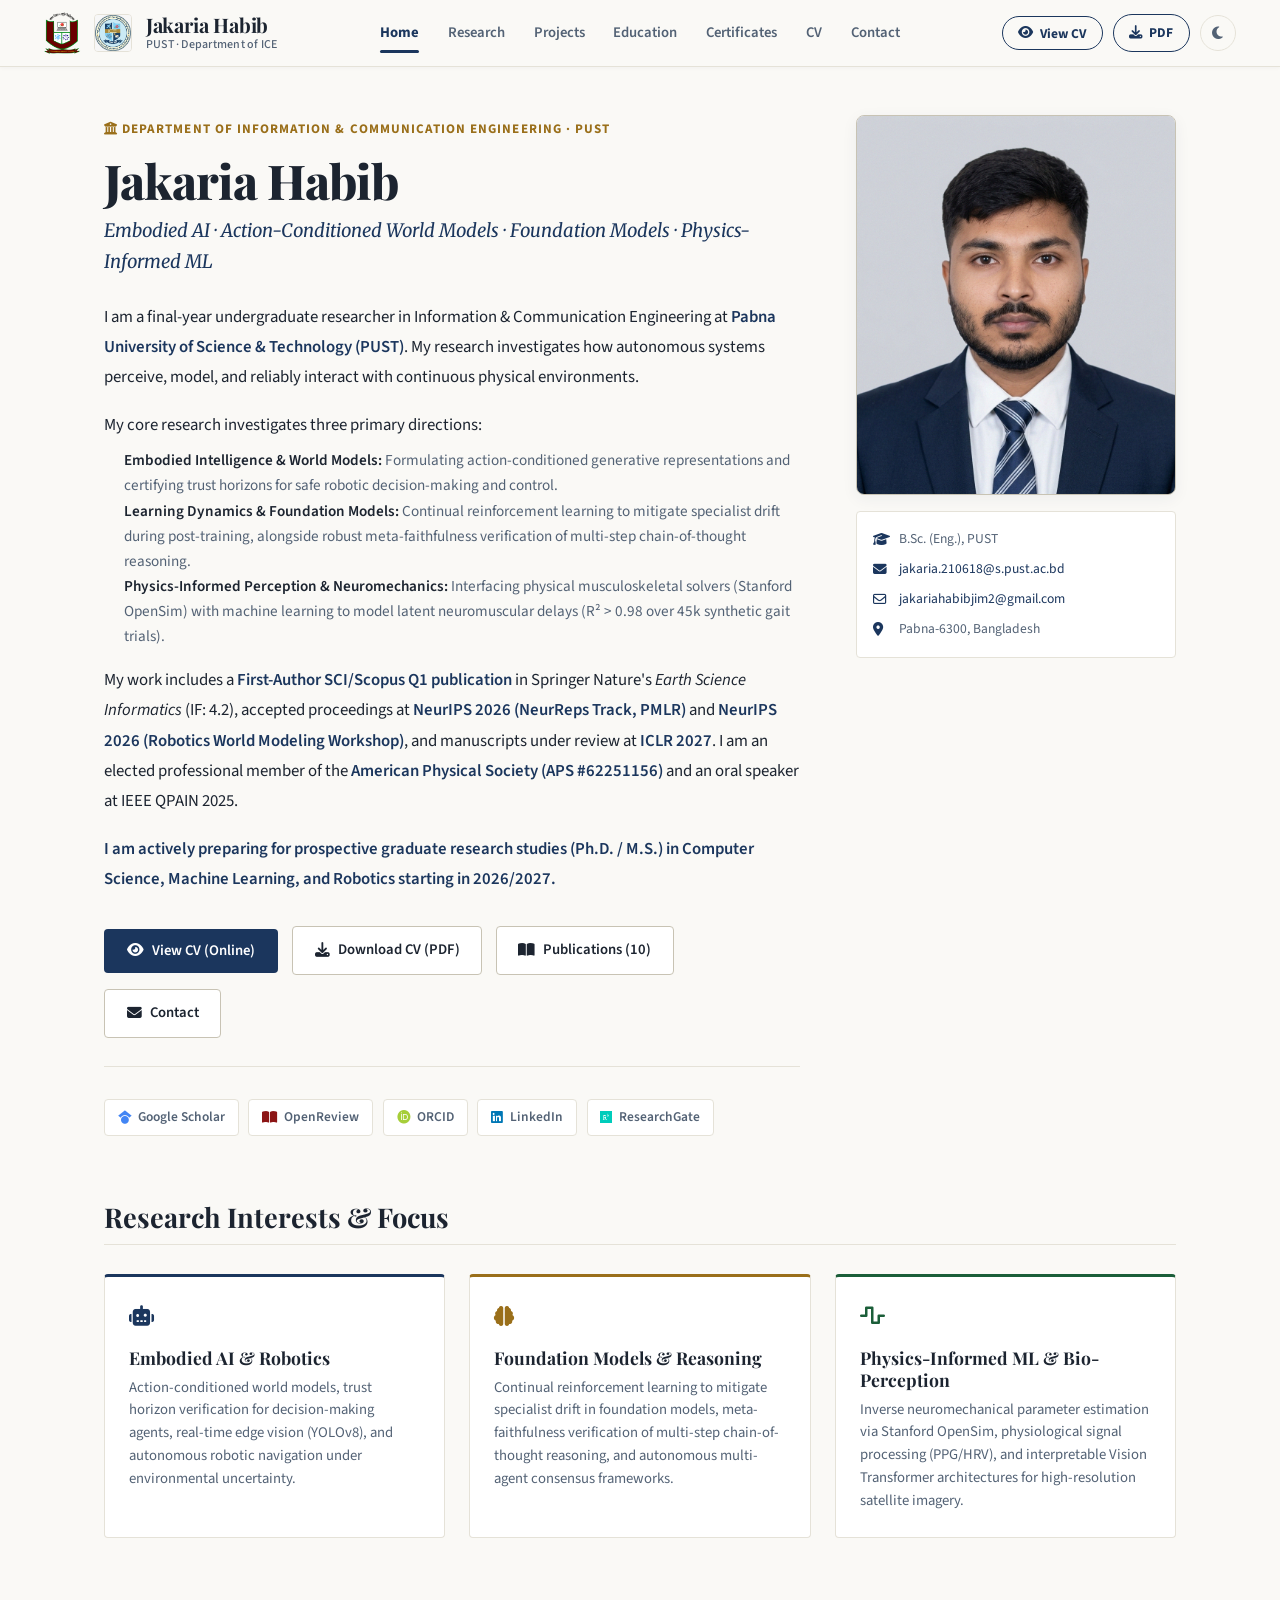
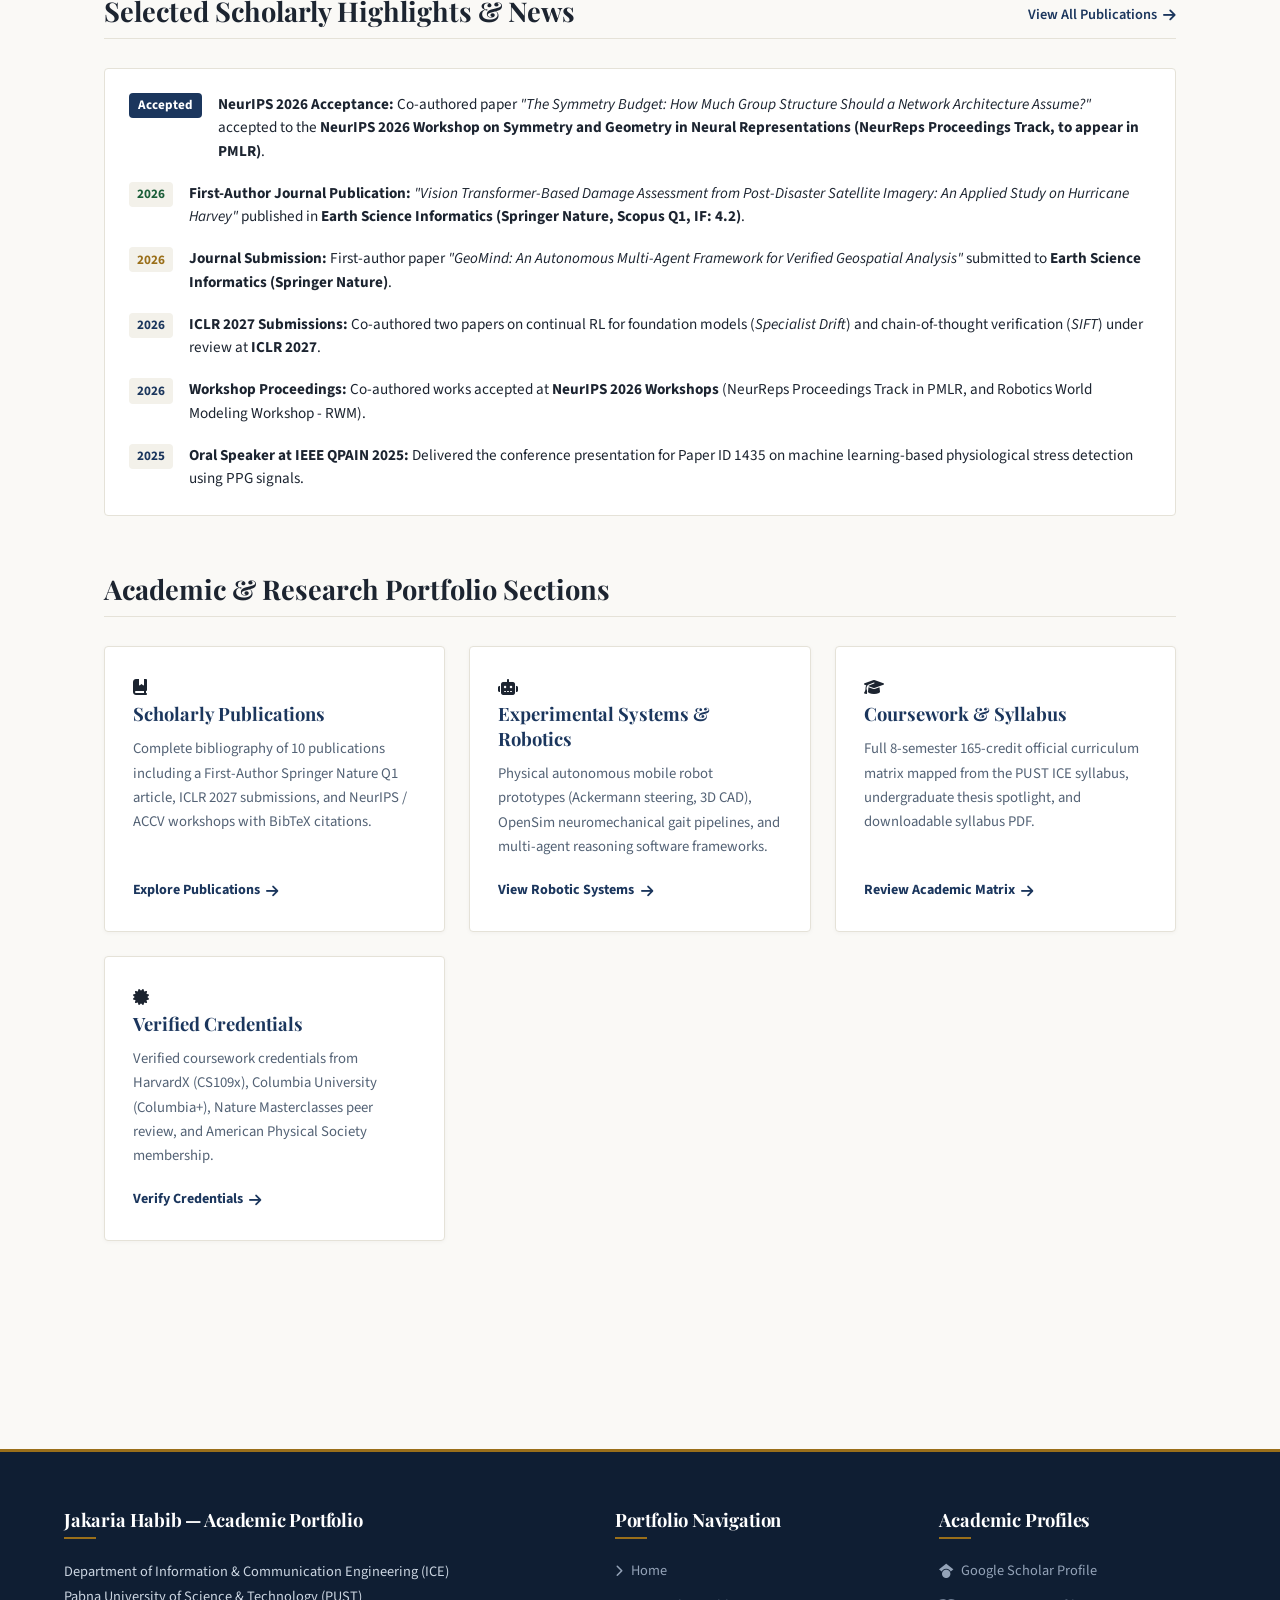
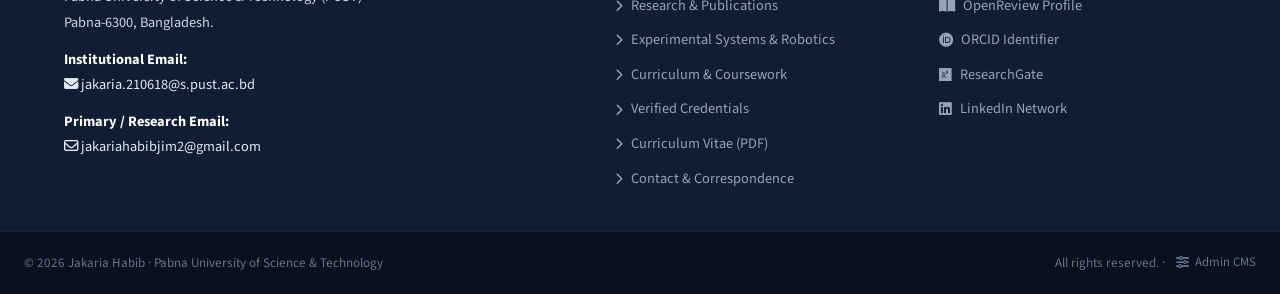
==== commit 4a5761a7: "Implement full Academic CMS Admin Panel with live sync and CV updates" ====
--- a/index.html
+++ b/index.html
@@ -344,7 +344,7 @@
         </div>
         <div class="univ-bottom-bar">
             <span>&copy; 2026 Jakaria Habib · Pabna University of Science &amp; Technology</span>
-            <span>All rights reserved.</span>
+            <span>All rights reserved. · <a href="admin.html" class="univ-admin-link" title="Academic Portfolio CMS & Visual Editor"><i class="fa-solid fa-sliders"></i> Admin CMS</a></span>
         </div>
     </footer>
 
--- a/style.css
+++ b/style.css
@@ -1419,6 +1419,21 @@
   align-items: center;
   flex-wrap: wrap;
   gap: 1rem;
+}
+
+.univ-admin-link {
+  color: #64748b;
+  text-decoration: none;
+  display: inline-flex;
+  align-items: center;
+  gap: 0.35rem;
+  font-size: 0.8rem;
+  transition: all 0.2s ease;
+  margin-left: 0.5rem;
+}
+
+.univ-admin-link:hover {
+  color: var(--univ-gold);
 }
 
 @media (max-width: 860px) {
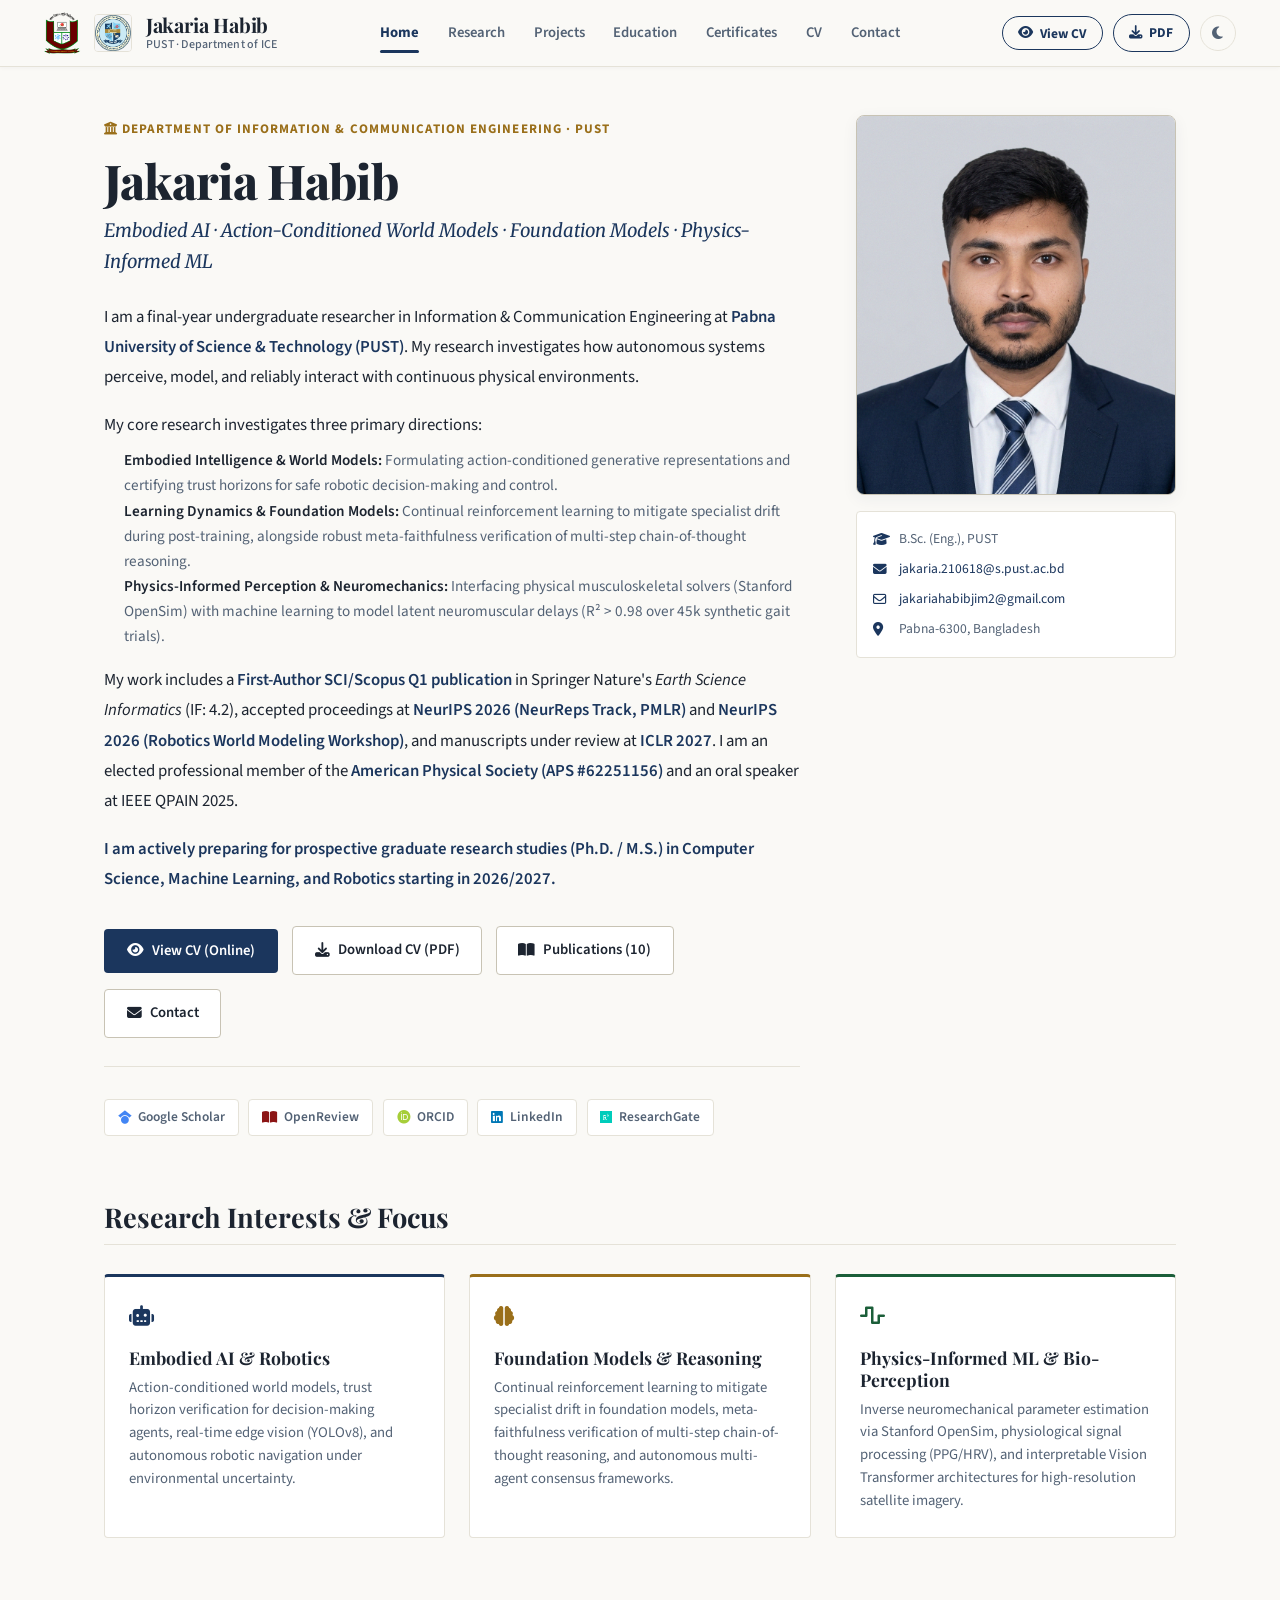
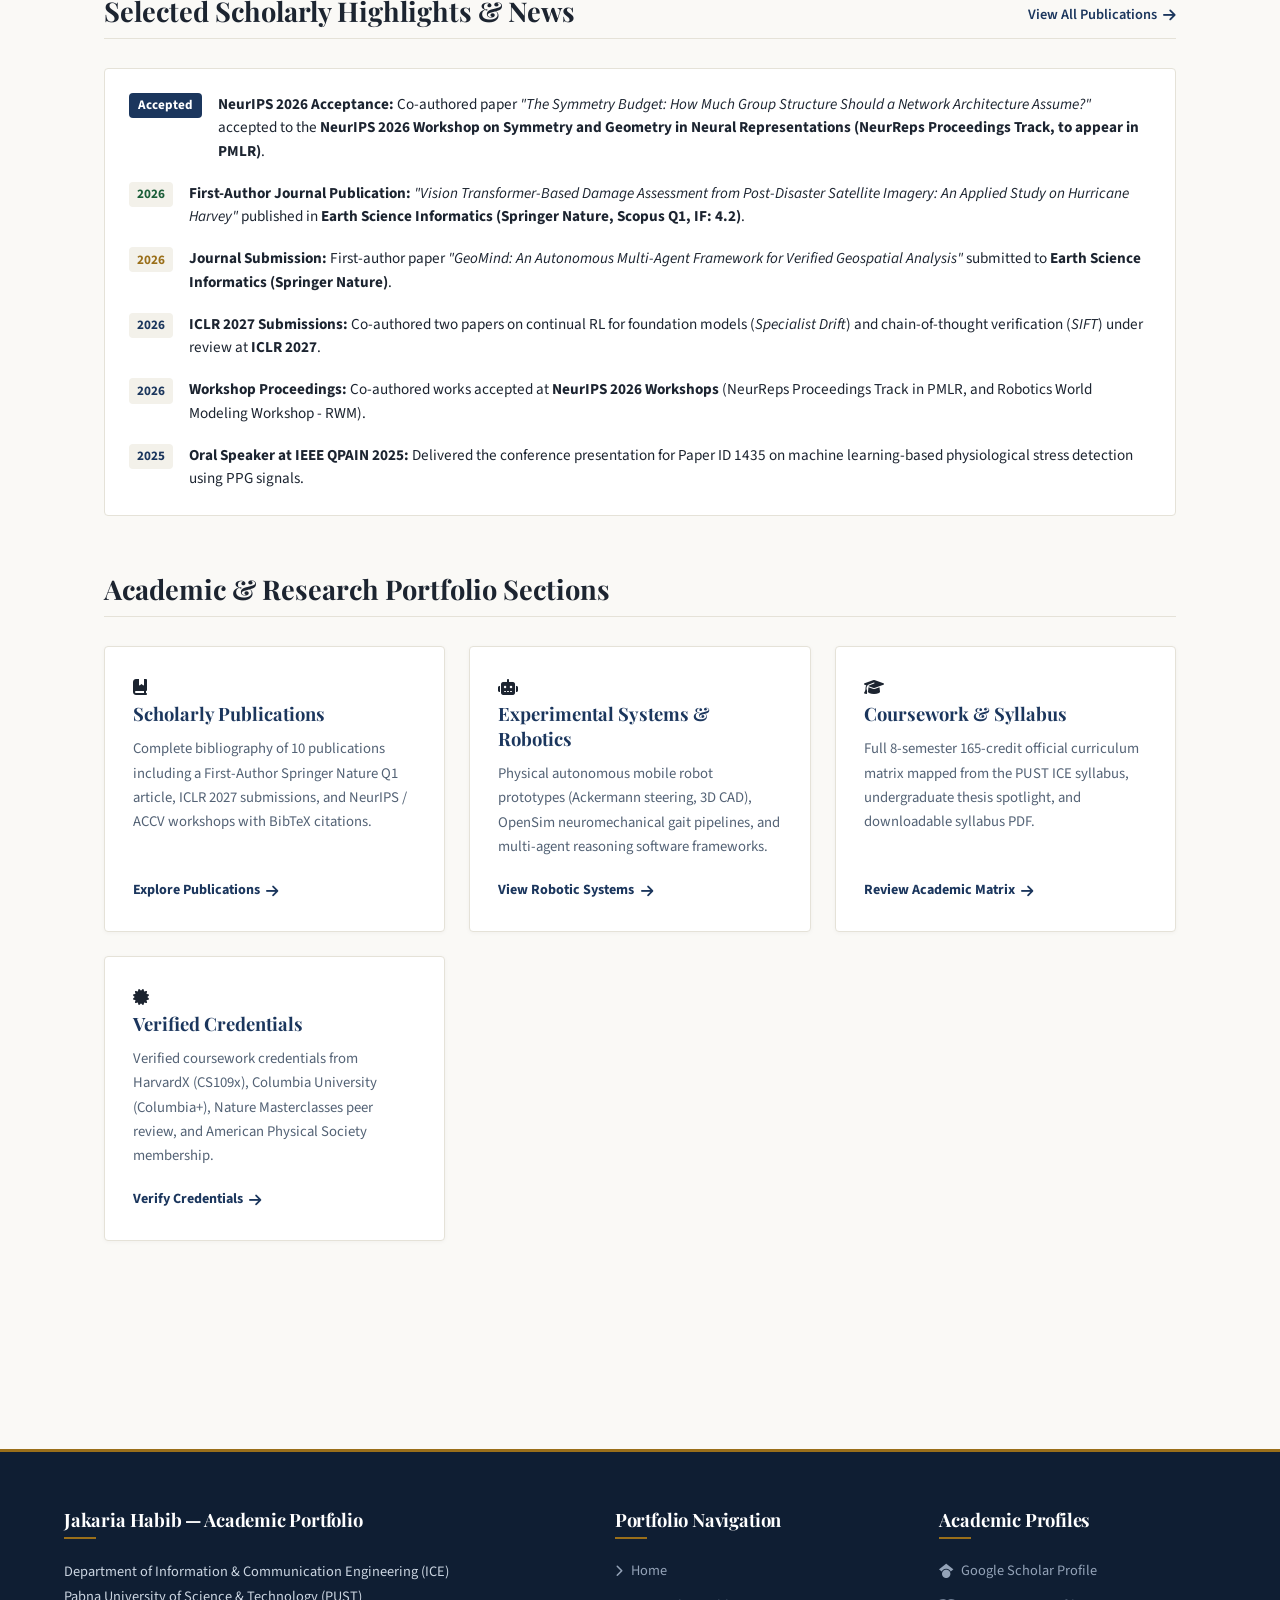
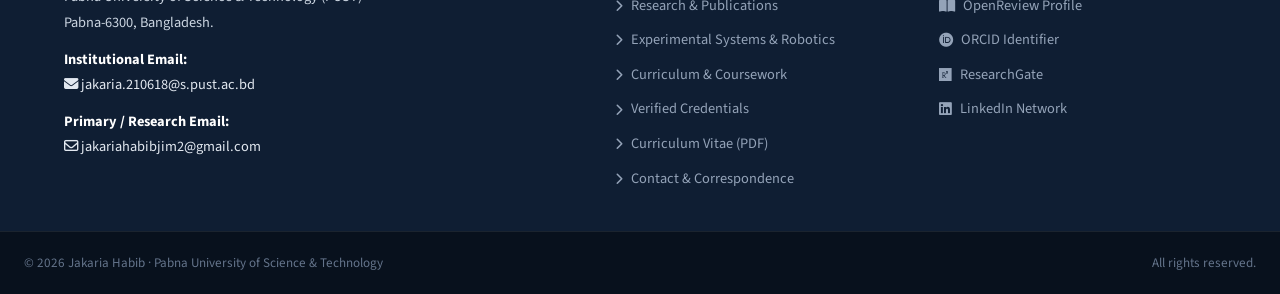
==== commit 775bae37: "Add password security lock to Admin CMS and remove public admin links" ====
--- a/index.html
+++ b/index.html
@@ -344,7 +344,7 @@
         </div>
         <div class="univ-bottom-bar">
             <span>&copy; 2026 Jakaria Habib · Pabna University of Science &amp; Technology</span>
-            <span>All rights reserved. · <a href="admin.html" class="univ-admin-link" title="Academic Portfolio CMS & Visual Editor"><i class="fa-solid fa-sliders"></i> Admin CMS</a></span>
+            <span>All rights reserved.</span>
         </div>
     </footer>
 
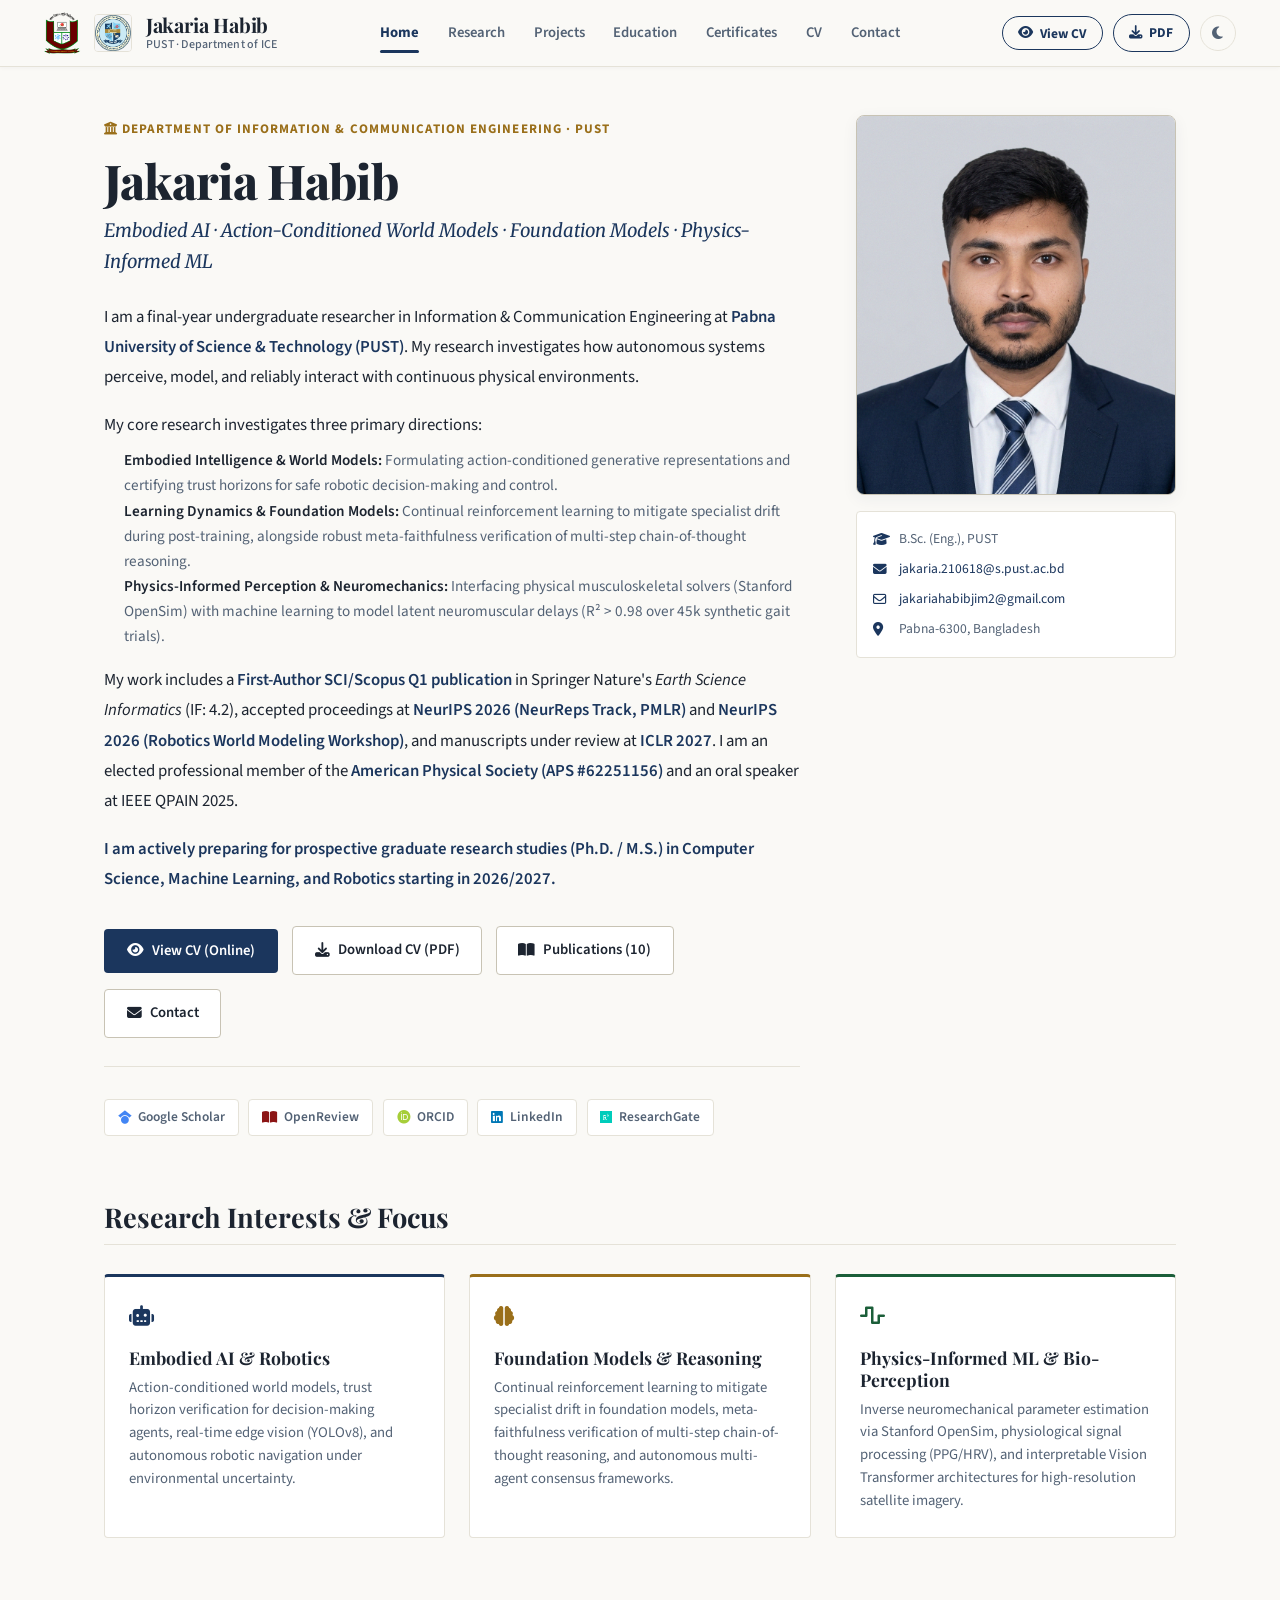
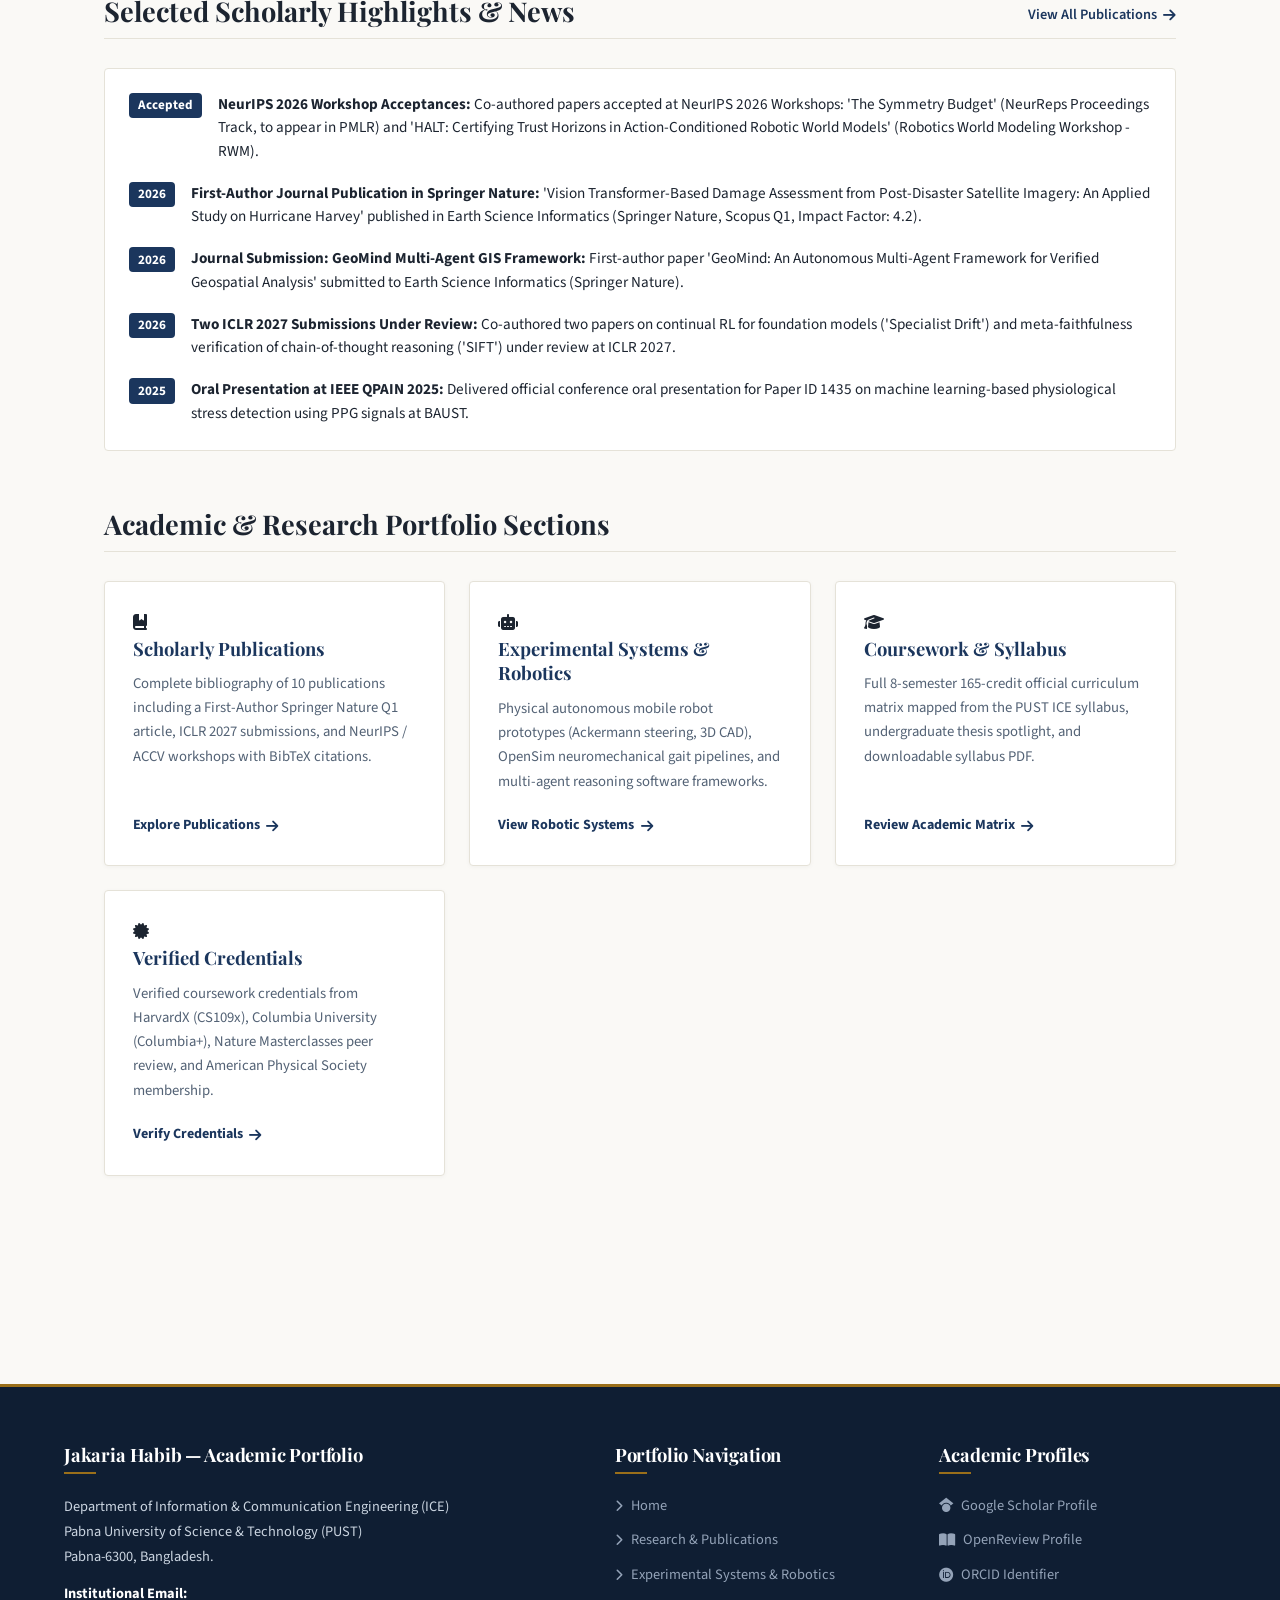
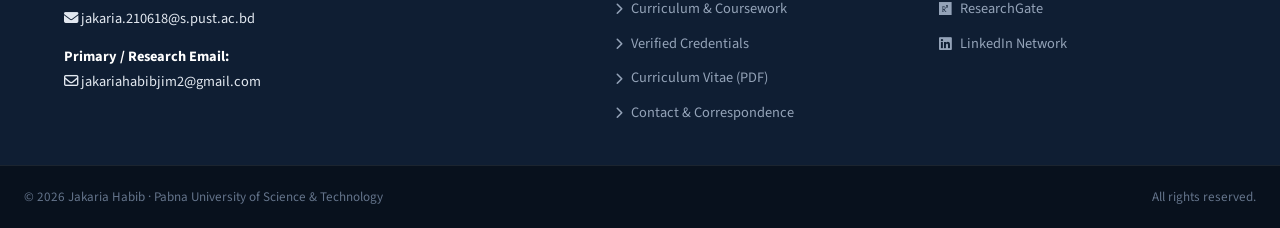
==== commit 9a4db14b: "Remove publisher logo stickers and icons, make all badges and images fully editable and removable in" ====
--- a/index.html
+++ b/index.html
@@ -200,7 +200,7 @@
             </div>
 
             <div style="background: var(--bg-card); border: 1px solid var(--border-light); border-radius: var(--radius-sm); padding: 1.5rem;">
-                <ul style="list-style: none; padding: 0; margin: 0; display: flex; flex-direction: column; gap: 1.15rem;">
+                <ul id="home-news-list" style="list-style: none; padding: 0; margin: 0; display: flex; flex-direction: column; gap: 1.15rem;">
                     <li style="display: flex; align-items: flex-start; gap: 1rem; font-size: 0.95rem; line-height: 1.55;">
                         <span style="font-weight: 700; color: #ffffff; background: var(--univ-navy); padding: 0.15rem 0.55rem; border-radius: var(--radius-sm); font-size: 0.82rem; white-space: nowrap;">Accepted</span>
                         <div>
@@ -348,6 +348,9 @@
         </div>
     </footer>
 
+    <!-- Master Data Store -->
+    <script src="js/data.js"></script>
+
     <!-- Interactive Client Script -->
     <script src="script.js?v=2.2"></script>
 
--- a/style.css
+++ b/style.css
@@ -764,23 +764,7 @@
 }
 
 .pub-publisher-logo-badge {
-  flex-shrink: 0;
-  display: inline-flex;
-  align-items: center;
-  justify-content: center;
-  background: #ffffff;
-  border: 1px solid var(--border-light);
-  border-radius: var(--radius-sm);
-  padding: 0.25rem 0.6rem;
-  box-shadow: 0 1px 3px rgba(0,0,0,0.03);
-}
-
-.pub-publisher-logo-badge img {
-  height: 26px;
-  width: auto;
-  max-width: 160px;
-  object-fit: contain;
-  display: block;
+  display: none !important;
 }
 
 .pub-authors {
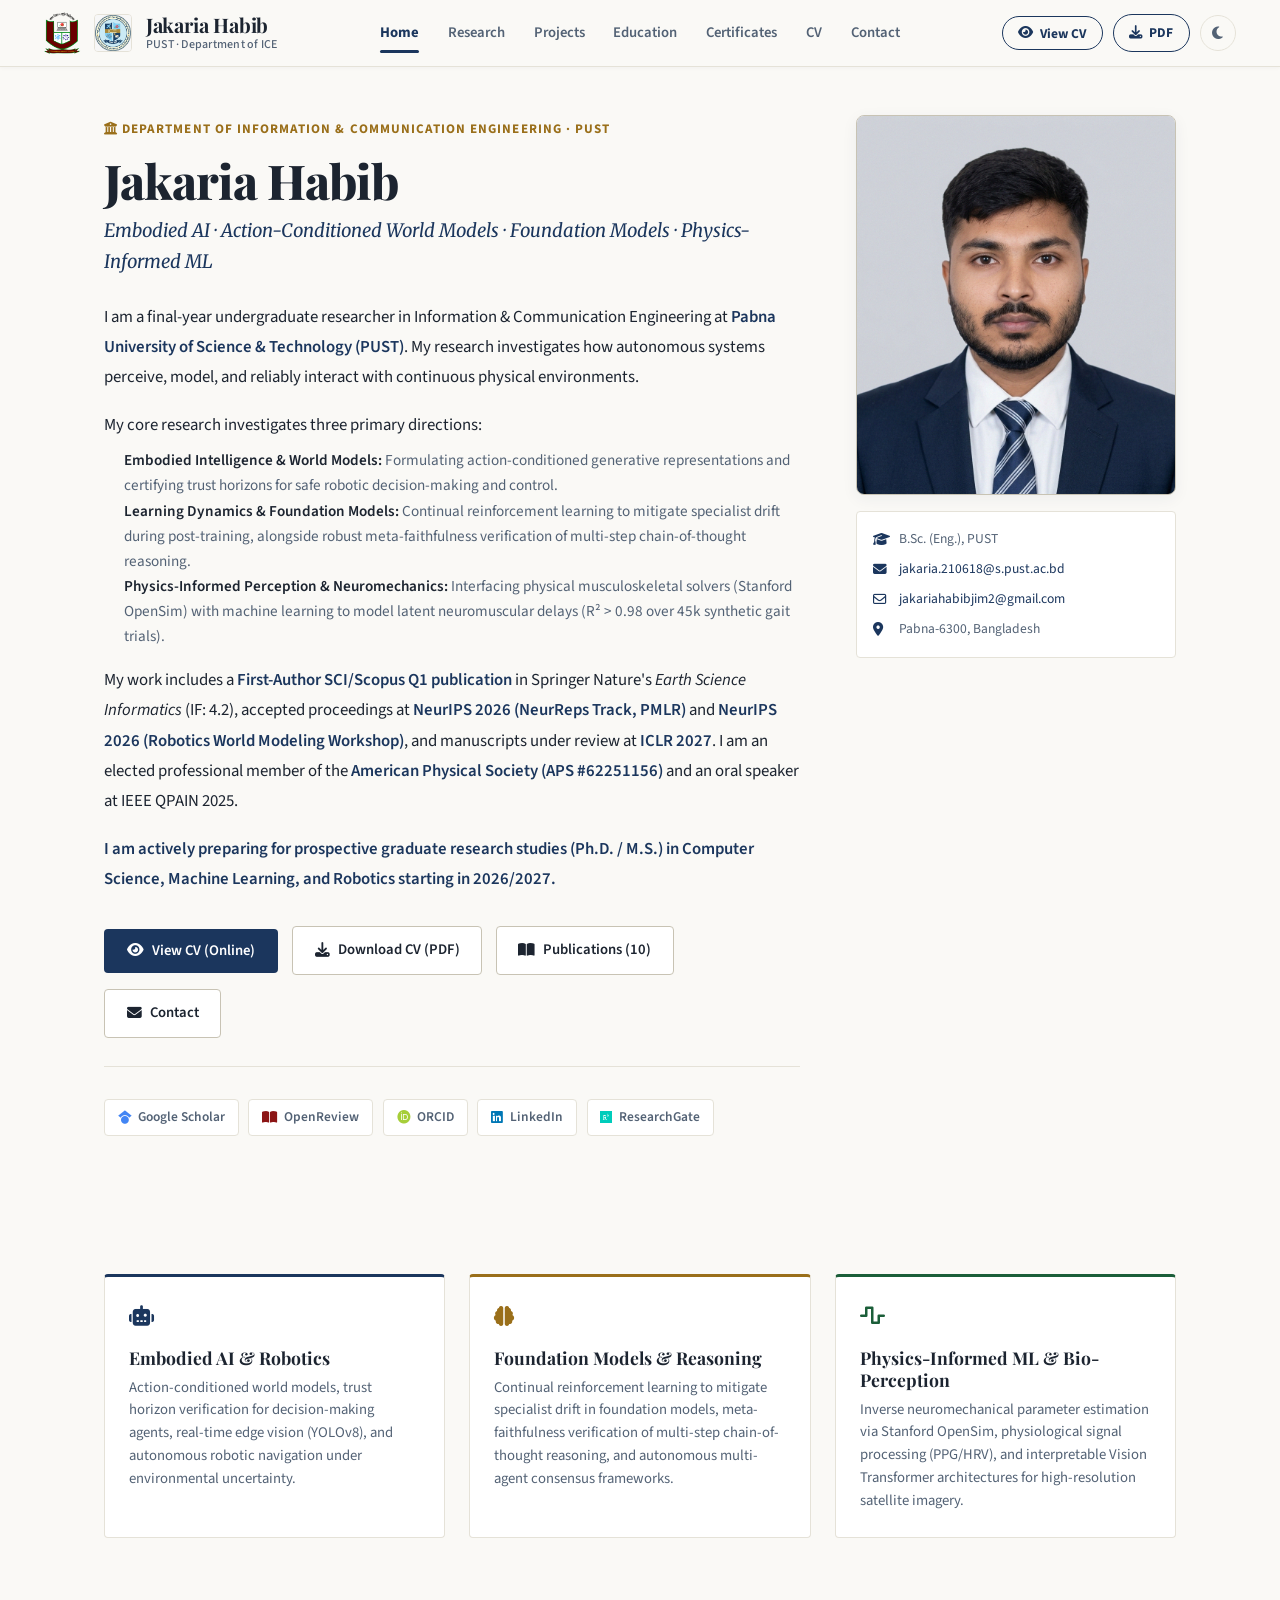
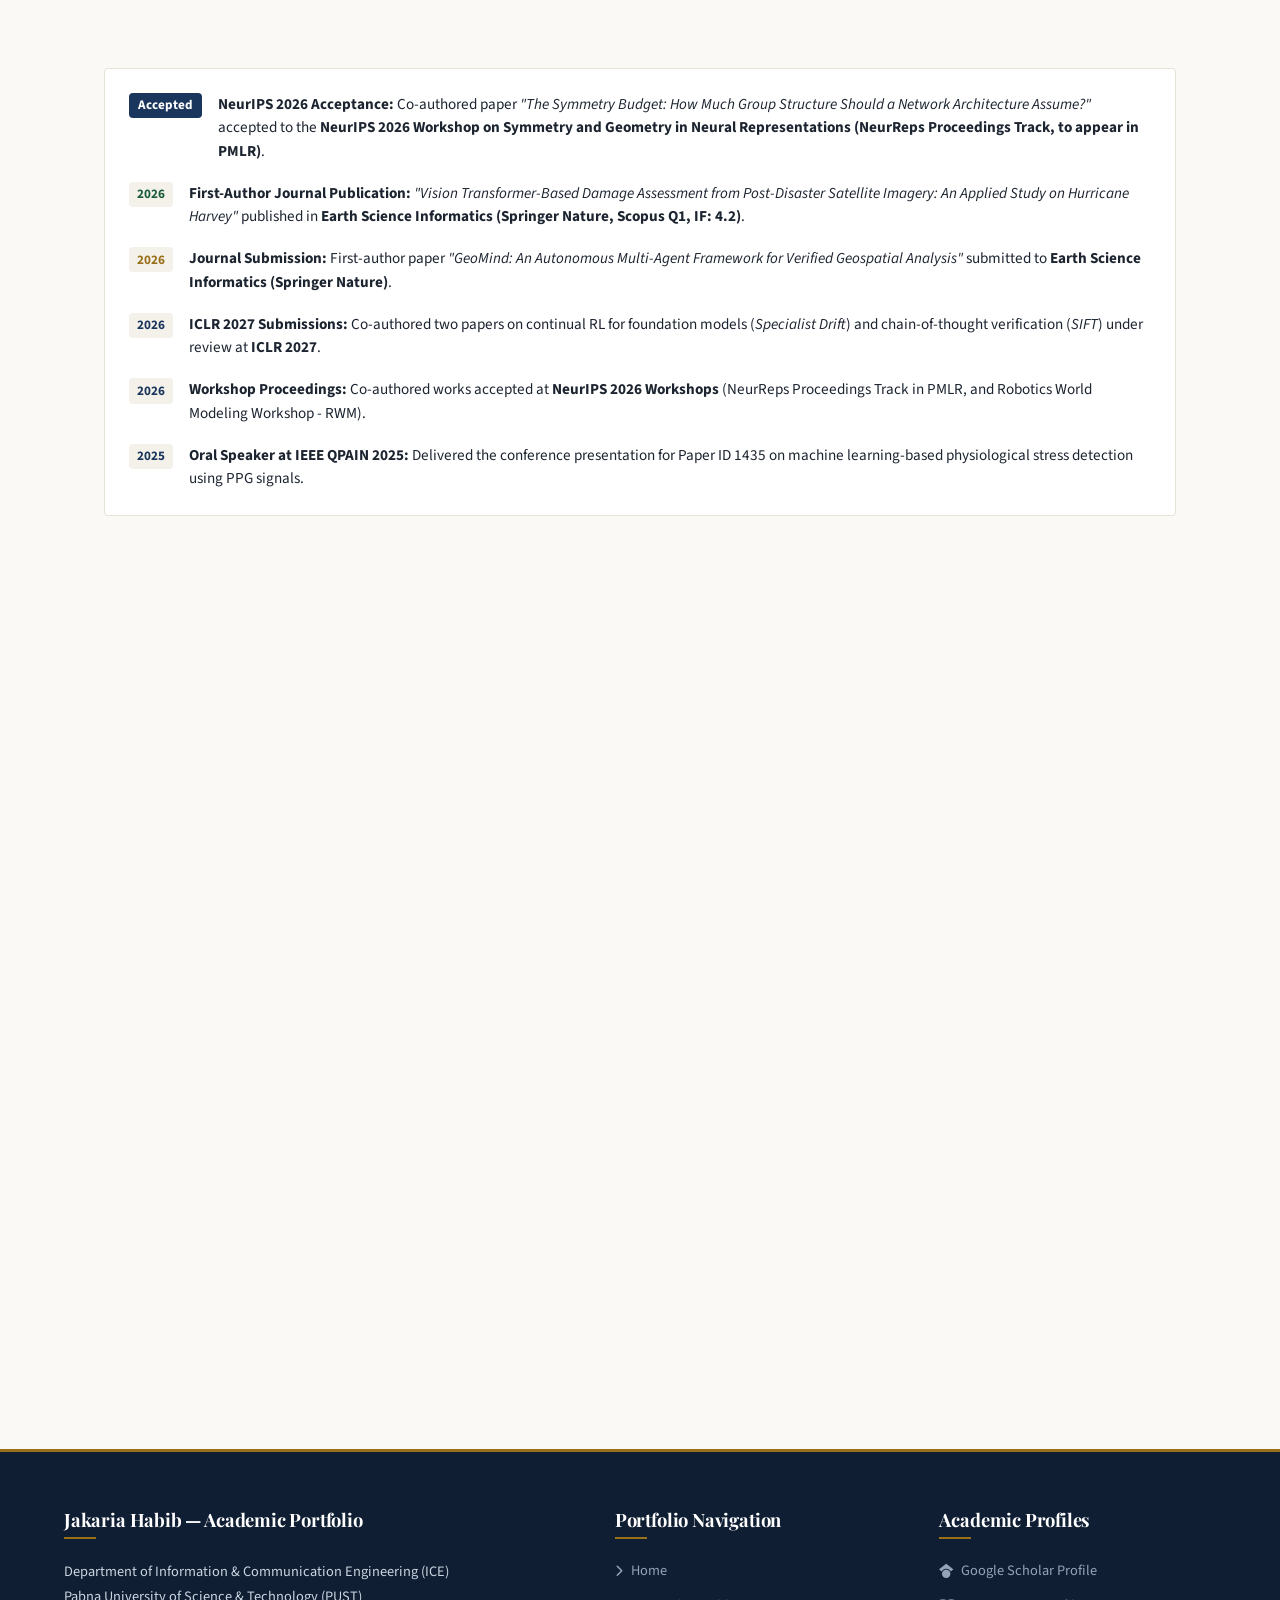
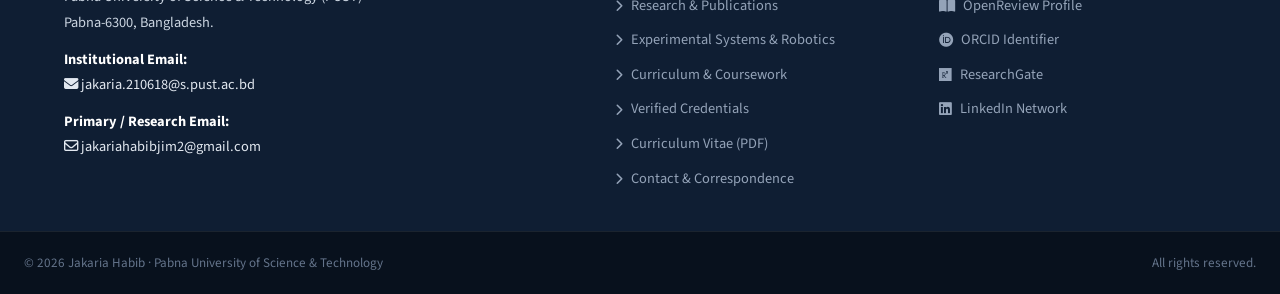
==== commit 5ac6ebd4: "Synchronize updated thesis, bio, research pillars and callout across all pages" ====
--- a/index.html
+++ b/index.html
@@ -82,7 +82,7 @@
                     Embodied AI · Action-Conditioned World Models · Foundation Models · Physics-Informed ML
                 </div>
 
-                <div class="hero-bio">
+                <div class="hero-bio" id="hero-bio-container">
                     <p>
                         I am a final-year undergraduate researcher in Information &amp; Communication Engineering at <strong>Pabna University of Science &amp; Technology (PUST)</strong>. My research investigates how autonomous systems perceive, model, and reliably interact with continuous physical environments.
                     </p>
@@ -167,7 +167,7 @@
             <div class="section-header-row">
                 <h2 class="section-title">Research Interests &amp; Focus</h2>
             </div>
-            <div style="display: grid; grid-template-columns: repeat(auto-fit, minmax(280px, 1fr)); gap: 1.5rem;">
+            <div id="home-pillars-grid" style="display: grid; grid-template-columns: repeat(auto-fit, minmax(280px, 1fr)); gap: 1.5rem;">
                 <div style="background: var(--bg-card); border: 1px solid var(--border-light); border-radius: var(--radius-sm); padding: 1.5rem; border-top: 3px solid var(--univ-navy);">
                     <div style="font-size: 1.25rem; color: var(--univ-navy); margin-bottom: 0.75rem;"><i class="fa-solid fa-robot"></i></div>
                     <h3 style="font-size: 1.1rem; color: var(--text-main); margin-bottom: 0.5rem; font-family: var(--font-serif);">Embodied AI &amp; Robotics</h3>
--- a/style.css
+++ b/style.css
@@ -35,6 +35,7 @@
   --univ-navy: #1b365d;
   --univ-navy-hover: #122540;
   --univ-accent: #23527c;
+  --univ-blue: #1b365d;
   --univ-gold: #9a6f1a;
   --univ-gold-hover: #7d5913;
   --univ-crimson: #841825;
@@ -69,6 +70,7 @@
   --univ-navy: #5b92cb;
   --univ-navy-hover: #7aa7d7;
   --univ-accent: #6fa0d4;
+  --univ-blue: #5b92cb;
   --univ-gold: #d4a548;
   --univ-gold-hover: #e2ba66;
   --univ-crimson: #c44d62;
@@ -2230,3 +2232,40 @@
     gap: 0.75rem;
   }
 }
+
+/* --------------------------------------------------------------------------
+   19. Subtle Academic Scroll Entrance Animations (Performant & Polished)
+   -------------------------------------------------------------------------- */
+.pillar-card, 
+.pub-row, 
+.cert-card, 
+.project-card, 
+.section-header-row {
+  opacity: 0;
+  transform: translateY(14px);
+  transition: opacity 0.45s cubic-bezier(0.16, 1, 0.3, 1), transform 0.45s cubic-bezier(0.16, 1, 0.3, 1);
+  will-change: opacity, transform;
+}
+
+.pillar-card.in-view, 
+.pub-row.in-view, 
+.cert-card.in-view, 
+.project-card.in-view, 
+.section-header-row.in-view {
+  opacity: 1;
+  transform: translateY(0);
+}
+
+/* Respect user preferences for reduced motion */
+@media (prefers-reduced-motion: reduce) {
+  .pillar-card, 
+  .pub-row, 
+  .cert-card, 
+  .project-card, 
+  .section-header-row {
+    opacity: 1 !important;
+    transform: none !important;
+    transition: none !important;
+  }
+}
+
